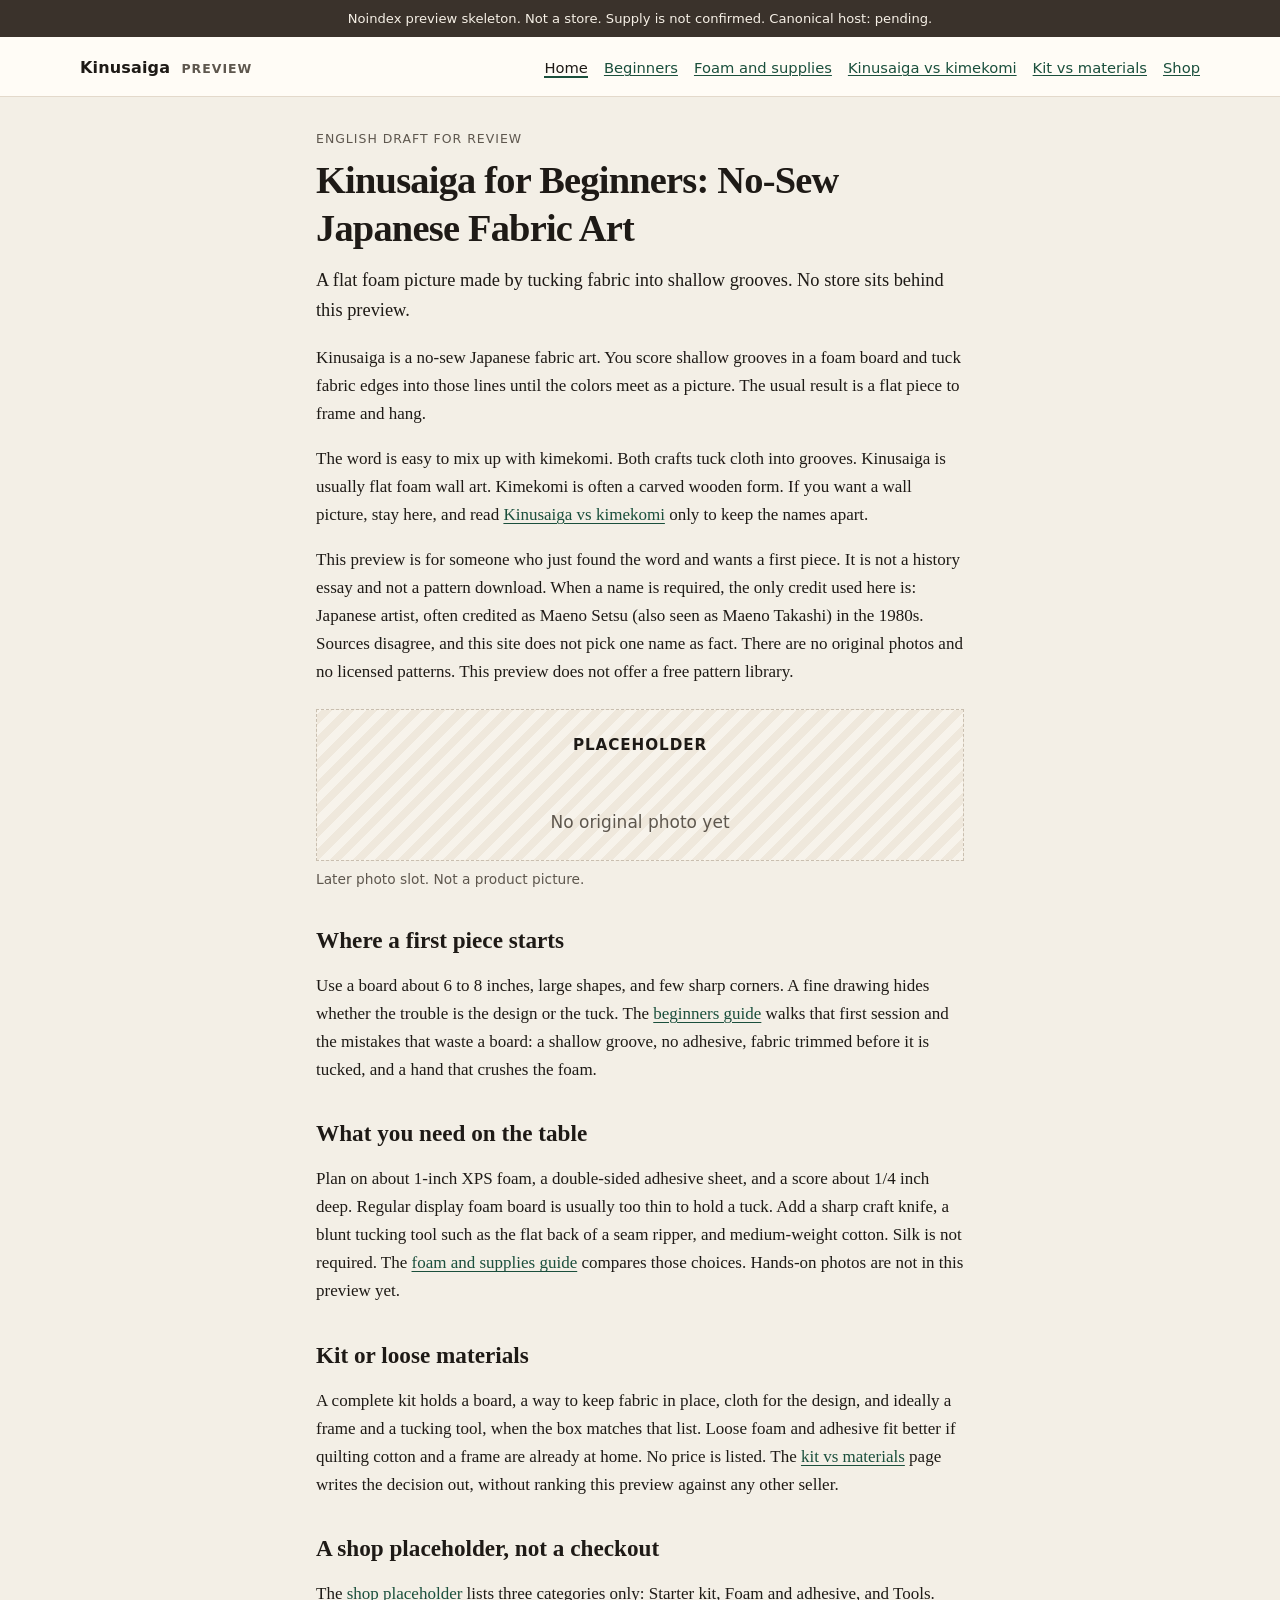
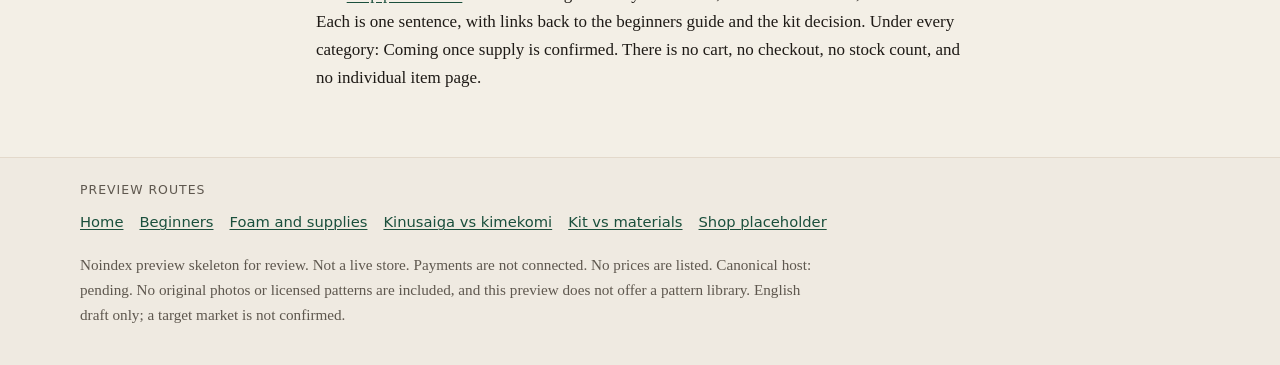
==== index.html @ 1de95fd8 "Add a noindex static preview of the kinusaiga guide skeleton. The six first-batch routes are for loc" ====
<!DOCTYPE html>
<html lang="en">
<head>
  <meta charset="utf-8">
  <meta name="viewport" content="width=device-width, initial-scale=1">
  <meta name="robots" content="noindex, nofollow">
  <meta name="googlebot" content="noindex, nofollow">
  <title>Kinusaiga for Beginners: No-Sew Japanese Fabric Art</title>
  <meta name="description" content="Learn kinusaiga, the no-sew Japanese fabric art. Start with a first project, the right foam, and a clear kit-or-materials path.">
  <!-- canonical: pending. No production host is approved. This page intentionally sets no rel=canonical. -->
  <link rel="stylesheet" href="/css/site.css">
</head>
<body>
  <a class="skip" href="#content">Skip to content</a>
  <p class="preview-banner">Noindex preview skeleton. Not a store. Supply is not confirmed. Canonical host: pending.</p>
  <header class="site-header">
    <div class="wrap header-inner">
      <a class="brand" href="/">Kinusaiga <span>Preview</span></a>
      <nav aria-label="Primary">
        <ul class="nav-list">
          <li><a href="/" aria-current="page">Home</a></li>
          <li><a href="/guides/kinusaiga-for-beginners">Beginners</a></li>
          <li><a href="/guides/kinusaiga-foam-and-supplies">Foam and supplies</a></li>
          <li><a href="/guides/kinusaiga-vs-kimekomi">Kinusaiga vs kimekomi</a></li>
          <li><a href="/guides/kinusaiga-kit-vs-materials">Kit vs materials</a></li>
          <li><a href="/shop">Shop</a></li>
        </ul>
      </nav>
    </div>
  </header>
  <main id="content">
    <article>
      <p class="eyebrow">English draft for review</p>
      <h1>Kinusaiga for Beginners: No&#8209;Sew Japanese Fabric Art</h1>
      <p class="dek">A flat foam picture made by tucking fabric into shallow grooves. No store sits behind this preview.</p>

      <p>Kinusaiga is a no-sew Japanese fabric art. You score shallow grooves in a foam board and tuck fabric edges into those lines until the colors meet as a picture. The usual result is a flat piece to frame and hang.</p>
      <p>The word is easy to mix up with kimekomi. Both crafts tuck cloth into grooves. Kinusaiga is usually flat foam wall art. Kimekomi is often a carved wooden form. If you want a wall picture, stay here, and read <a href="/guides/kinusaiga-vs-kimekomi">Kinusaiga vs kimekomi</a> only to keep the names apart.</p>
      <p>This preview is for someone who just found the word and wants a first piece. It is not a history essay and not a pattern download. When a name is required, the only credit used here is: Japanese artist, often credited as Maeno Setsu (also seen as Maeno Takashi) in the 1980s. Sources disagree, and this site does not pick one name as fact. There are no original photos and no licensed patterns. This preview does not offer a free pattern library.</p>

      <figure class="placeholder">
        <div class="placeholder-frame" role="img" aria-label="Placeholder. No original photo yet.">
          <strong>Placeholder</strong>
          <span>No original photo yet</span>
        </div>
        <figcaption>Later photo slot. Not a product picture.</figcaption>
      </figure>

      <h2>Where a first piece starts</h2>
      <p>Use a board about 6 to 8 inches, large shapes, and few sharp corners. A fine drawing hides whether the trouble is the design or the tuck. The <a href="/guides/kinusaiga-for-beginners">beginners guide</a> walks that first session and the mistakes that waste a board: a shallow groove, no adhesive, fabric trimmed before it is tucked, and a hand that crushes the foam.</p>

      <h2>What you need on the table</h2>
      <p>Plan on about 1-inch XPS foam, a double-sided adhesive sheet, and a score about 1/4 inch deep. Regular display foam board is usually too thin to hold a tuck. Add a sharp craft knife, a blunt tucking tool such as the flat back of a seam ripper, and medium-weight cotton. Silk is not required. The <a href="/guides/kinusaiga-foam-and-supplies">foam and supplies guide</a> compares those choices. Hands-on photos are not in this preview yet.</p>

      <h2>Kit or loose materials</h2>
      <p>A complete kit holds a board, a way to keep fabric in place, cloth for the design, and ideally a frame and a tucking tool, when the box matches that list. Loose foam and adhesive fit better if quilting cotton and a frame are already at home. No price is listed. The <a href="/guides/kinusaiga-kit-vs-materials">kit vs materials</a> page writes the decision out, without ranking this preview against any other seller.</p>

      <h2>A shop placeholder, not a checkout</h2>
      <p>The <a href="/shop">shop placeholder</a> lists three categories only: Starter kit, Foam and adhesive, and Tools. Each is one sentence, with links back to the beginners guide and the kit decision. Under every category: Coming once supply is confirmed. There is no cart, no checkout, no stock count, and no individual item page.</p>
    </article>
  </main>
  <footer class="site-footer">
    <div class="wrap">
      <p class="footer-label">Preview routes</p>
      <ul class="footer-nav">
        <li><a href="/" aria-current="page">Home</a></li>
        <li><a href="/guides/kinusaiga-for-beginners">Beginners</a></li>
        <li><a href="/guides/kinusaiga-foam-and-supplies">Foam and supplies</a></li>
        <li><a href="/guides/kinusaiga-vs-kimekomi">Kinusaiga vs kimekomi</a></li>
        <li><a href="/guides/kinusaiga-kit-vs-materials">Kit vs materials</a></li>
        <li><a href="/shop">Shop placeholder</a></li>
      </ul>
      <p>Noindex preview skeleton for review. Not a live store. Payments are not connected. No prices are listed. Canonical host: pending. No original photos or licensed patterns are included, and this preview does not offer a pattern library. English draft only; a target market is not confirmed.</p>
    </div>
  </footer>
</body>
</html>
---- css/site.css ----
:root {
  --bg: #f3efe6;
  --paper: #fffcf6;
  --ink: #1e1a16;
  --muted: #5e574e;
  --line: #e3d9cb;
  --link: #1a4f3c;
  --link-hover: #0e3327;
  --banner: #3a322b;
  --banner-ink: #f6f0e6;
  --measure: 40.5rem;
  --wide: 70rem;
  --sans: "Segoe UI", system-ui, -apple-system, sans-serif;
  --serif: "Iowan Old Style", Palatino, "Palatino Linotype", Georgia, serif;
}

*,
*::before,
*::after {
  box-sizing: border-box;
}

html {
  font-size: 100%;
}

body {
  margin: 0;
  background: var(--bg);
  color: var(--ink);
  font-family: var(--serif);
  font-size: 1.0625rem;
  line-height: 1.65;
}

a {
  color: var(--link);
  text-underline-offset: 0.16em;
}

a:hover {
  color: var(--link-hover);
}

a:focus-visible,
.table-wrap:focus-visible,
.skip:focus {
  outline: 2px solid var(--link);
  outline-offset: 3px;
}

.skip {
  position: absolute;
  left: 0.75rem;
  top: -3.5rem;
  z-index: 3;
  background: var(--paper);
  color: var(--ink);
  padding: 0.4rem 0.7rem;
}

.skip:focus {
  top: 0.5rem;
}

.preview-banner {
  margin: 0;
  padding: 0.55rem 1.25rem;
  background: var(--banner);
  color: var(--banner-ink);
  font-family: var(--sans);
  font-size: 0.82rem;
  line-height: 1.45;
  text-align: center;
}

.wrap {
  width: min(100% - 2rem, var(--wide));
  margin-inline: auto;
}

.site-header {
  padding: 1.1rem 0 0.85rem;
  border-bottom: 1px solid var(--line);
  background: var(--paper);
}

.header-inner {
  display: flex;
  flex-wrap: wrap;
  align-items: baseline;
  justify-content: space-between;
  gap: 0.75rem 1.5rem;
}

.brand {
  color: var(--ink);
  font-family: var(--sans);
  font-size: 1rem;
  font-weight: 650;
  text-decoration: none;
  letter-spacing: 0.01em;
}

.brand span {
  margin-left: 0.35rem;
  color: var(--muted);
  font-weight: 550;
  font-size: 0.78rem;
  letter-spacing: 0.08em;
  text-transform: uppercase;
}

.nav-list,
.footer-nav {
  display: flex;
  flex-wrap: wrap;
  gap: 0.35rem 1rem;
  margin: 0;
  padding: 0;
  list-style: none;
}

.nav-list a,
.footer-nav a {
  font-family: var(--sans);
  font-size: 0.92rem;
  text-decoration-thickness: 1px;
}

.nav-list a[aria-current="page"] {
  color: var(--ink);
  text-decoration: none;
  border-bottom: 2px solid var(--link);
}

main {
  width: min(100% - 2rem, var(--measure));
  margin: 0 auto;
  padding: 2rem 0 3rem;
}

.eyebrow,
.footer-label,
.supply-note h3,
.end-cta h2,
.no-image,
.status {
  font-family: var(--sans);
}

.eyebrow {
  margin: 0 0 0.4rem;
  color: var(--muted);
  font-size: 0.78rem;
  letter-spacing: 0.08em;
  text-transform: uppercase;
}

h1,
h2,
h3 {
  line-height: 1.25;
  text-wrap: pretty;
  font-weight: 650;
}

h1 {
  margin: 0 0 0.8rem;
  font-size: clamp(1.85rem, 3vw, 2.45rem);
  letter-spacing: -0.02em;
}

h2 {
  margin: 2.2rem 0 0.7rem;
  font-size: 1.45rem;
}

h3 {
  margin: 1.4rem 0 0.4rem;
  font-size: 1.12rem;
}

p,
li {
  text-wrap: pretty;
}

.dek {
  margin-top: 0;
  font-size: 1.15rem;
}

.pending {
  margin: 1.2rem 0;
  padding-left: 0.85rem;
  border-left: 3px solid var(--line);
  color: var(--muted);
  font-size: 0.98rem;
}

.placeholder {
  margin: 1.4rem 0 1.6rem;
}

.placeholder-frame {
  display: grid;
  place-items: center;
  gap: 0.2rem;
  min-height: 9.5rem;
  background:
    linear-gradient(180deg, transparent 0, transparent 100%),
    repeating-linear-gradient(
      -45deg,
      #f7f3eb,
      #f7f3eb 8px,
      #efe8dc 8px,
      #efe8dc 16px
    );
  border: 1px dashed #c9bfb0;
  color: var(--muted);
  font-family: var(--sans);
  text-align: center;
}

.placeholder-frame strong {
  color: var(--ink);
  font-size: 0.95rem;
  letter-spacing: 0.06em;
  text-transform: uppercase;
}

.placeholder figcaption,
caption {
  color: var(--muted);
  font-family: var(--sans);
  font-size: 0.86rem;
  text-align: left;
}

.placeholder figcaption {
  margin-top: 0.45rem;
}

.on-this-page {
  margin: 1.4rem 0 0.4rem;
  padding: 0.9rem 1rem 0.95rem;
  background: var(--paper);
  border: 1px solid var(--line);
}

.on-this-page h2 {
  margin: 0 0 0.35rem;
  font-family: var(--sans);
  font-size: 0.78rem;
  letter-spacing: 0.08em;
  text-transform: uppercase;
}

.on-this-page ol {
  margin: 0;
  padding-left: 1.2rem;
}

.table-wrap {
  margin: 1rem 0 1.4rem;
  overflow-x: auto;
}

table {
  width: 100%;
  min-width: 34rem;
  border-collapse: collapse;
}

th,
td {
  padding: 0.65rem 0.7rem;
  border-bottom: 1px solid var(--line);
  text-align: left;
  vertical-align: top;
}

th {
  font-family: var(--sans);
  font-size: 0.82rem;
  letter-spacing: 0.03em;
}

tbody th {
  font-family: var(--serif);
  font-size: 1rem;
  letter-spacing: 0;
}

.steps,
.checklist,
.supply-note ul,
.keep-reading ul {
  padding-left: 1.2rem;
}

.steps li,
.checklist li,
.supply-note li,
.keep-reading li {
  margin: 0.55rem 0;
}

.supply-note,
.end-cta {
  margin: 1.6rem 0 0.4rem;
  padding: 0.2rem 0 0.2rem;
  border-top: 1px solid var(--line);
}

.supply-note h3,
.end-cta h2 {
  margin: 1rem 0 0.45rem;
  font-size: 0.78rem;
  letter-spacing: 0.08em;
  text-transform: uppercase;
}

.category {
  margin: 0 0 1.1rem;
  padding: 1rem 1rem 0.9rem;
  background: var(--paper);
  border: 1px solid var(--line);
}

.category h2 {
  margin: 0 0 0.4rem;
  font-size: 1.3rem;
}

.no-image {
  margin: 0.2rem 0 0.7rem;
  color: var(--muted);
  font-size: 0.78rem;
  letter-spacing: 0.06em;
  text-transform: uppercase;
}

.status {
  margin: 0.8rem 0 0.4rem;
  font-size: 1rem;
  font-weight: 650;
}

.category-links {
  margin-bottom: 0;
  font-family: var(--sans);
  font-size: 0.95rem;
}

.site-footer {
  padding: 1.4rem 0 2.4rem;
  border-top: 1px solid var(--line);
  background: #efeae1;
}

.footer-label {
  margin: 0 0 0.45rem;
  color: var(--muted);
  font-size: 0.78rem;
  letter-spacing: 0.08em;
  text-transform: uppercase;
}

.site-footer p:last-child {
  max-width: 46rem;
  margin-bottom: 0;
  color: var(--muted);
  font-size: 0.95rem;
}

@media (max-width: 40rem) {
  main,
  .wrap {
    width: min(100% - 1.5rem, var(--wide));
  }

  h1 {
    font-size: 1.75rem;
  }

  .preview-banner {
    text-align: left;
  }
}
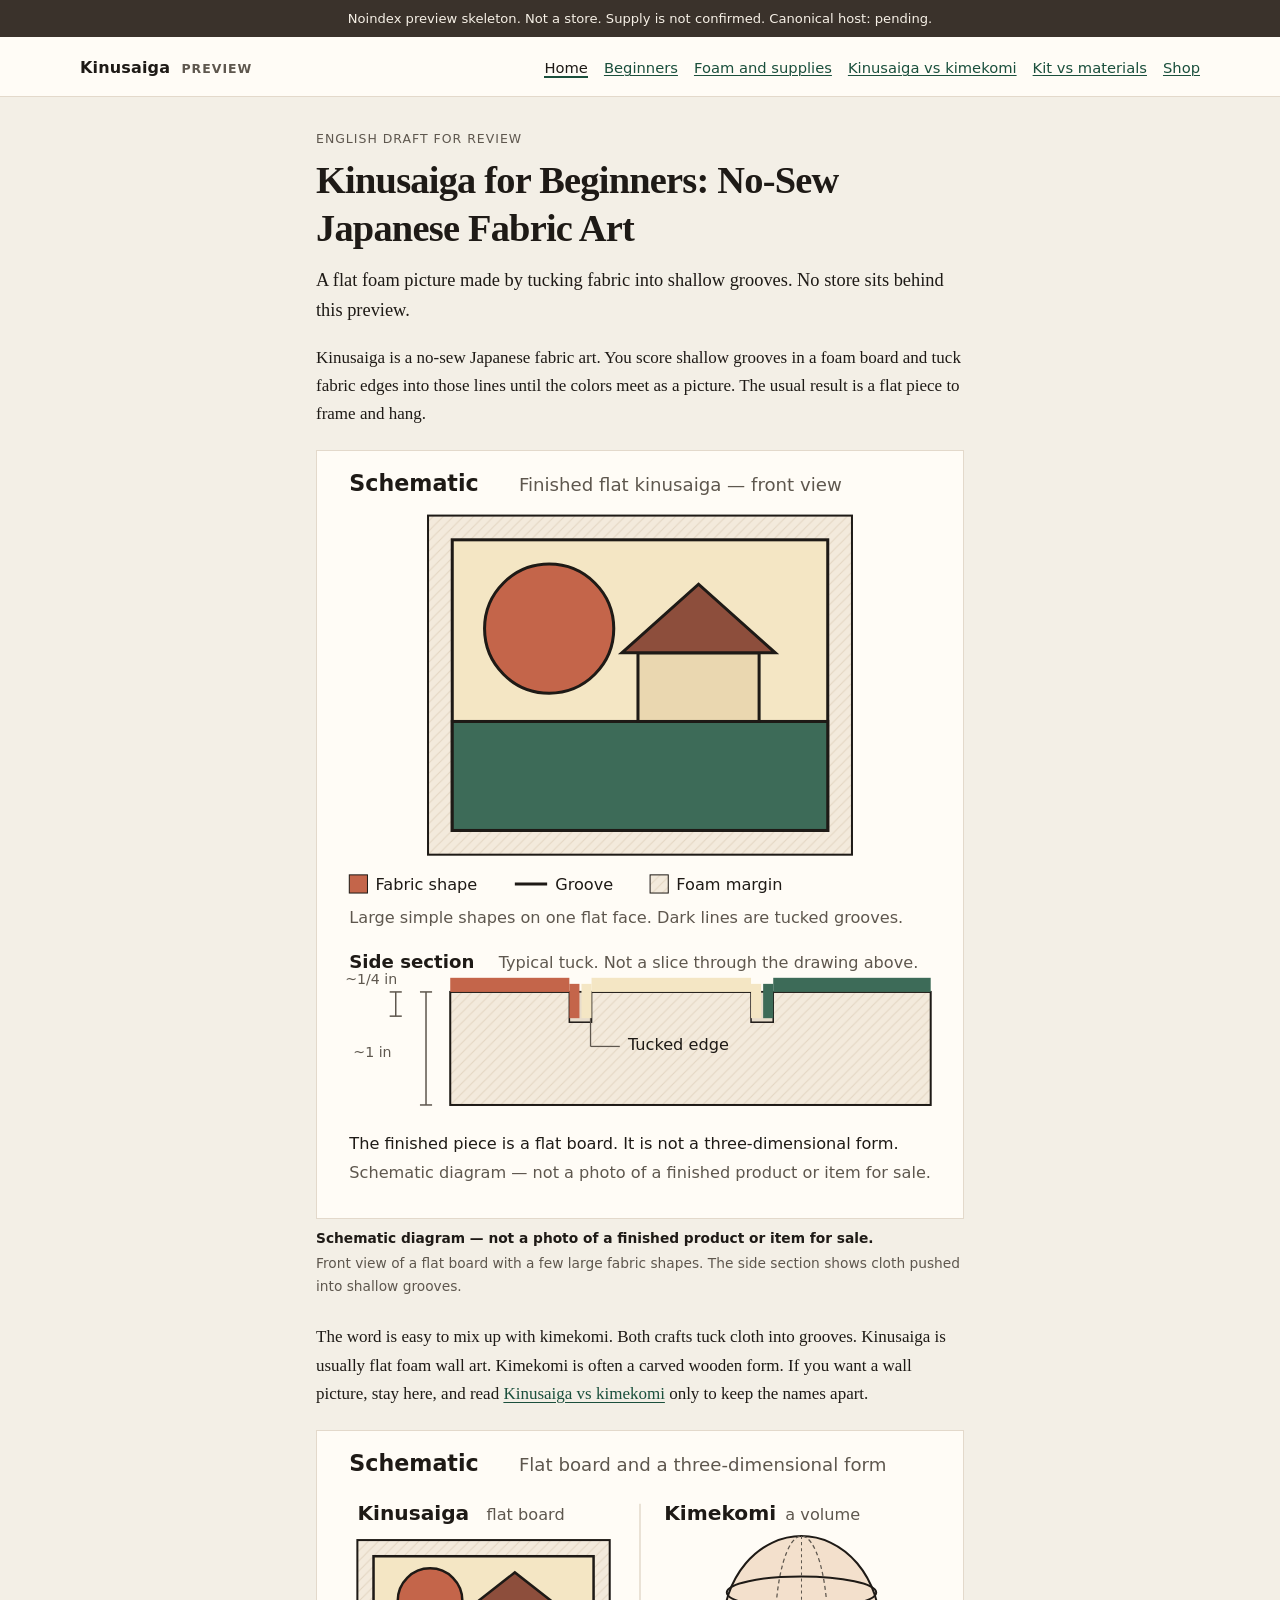
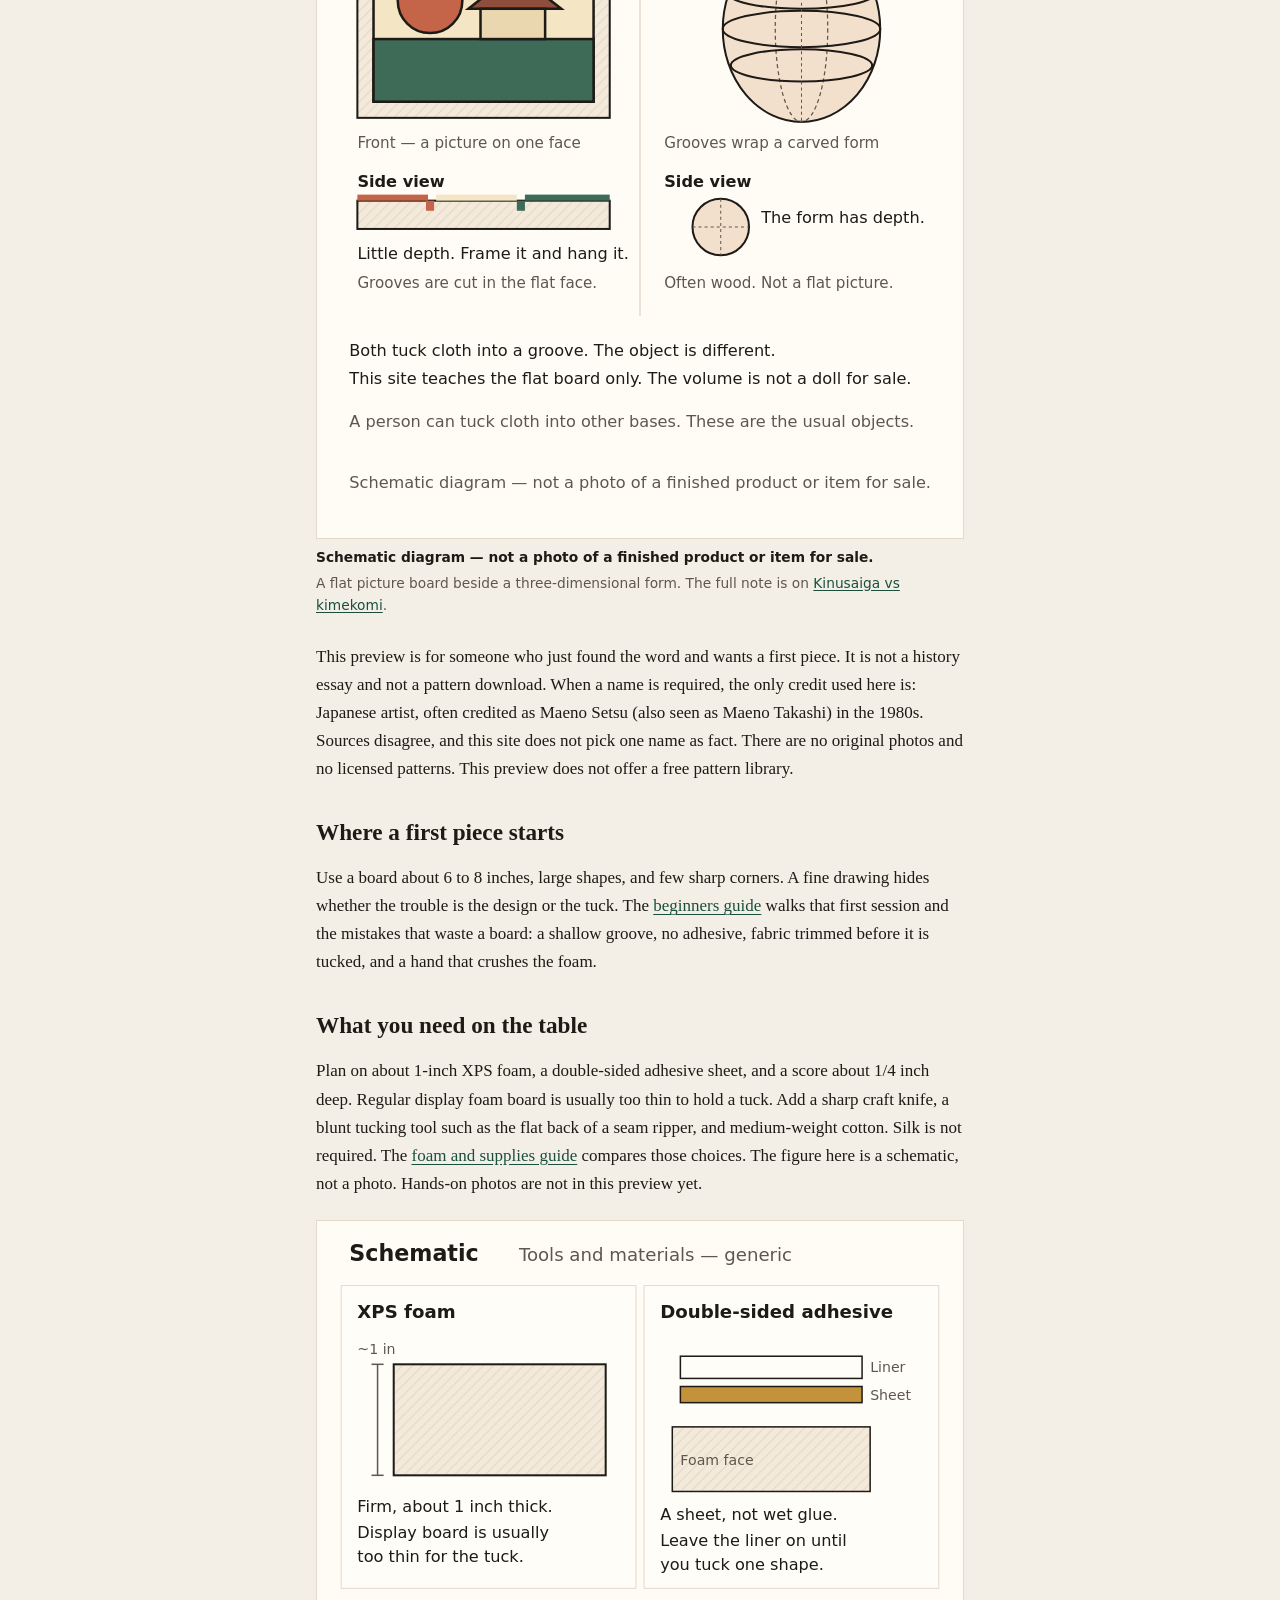
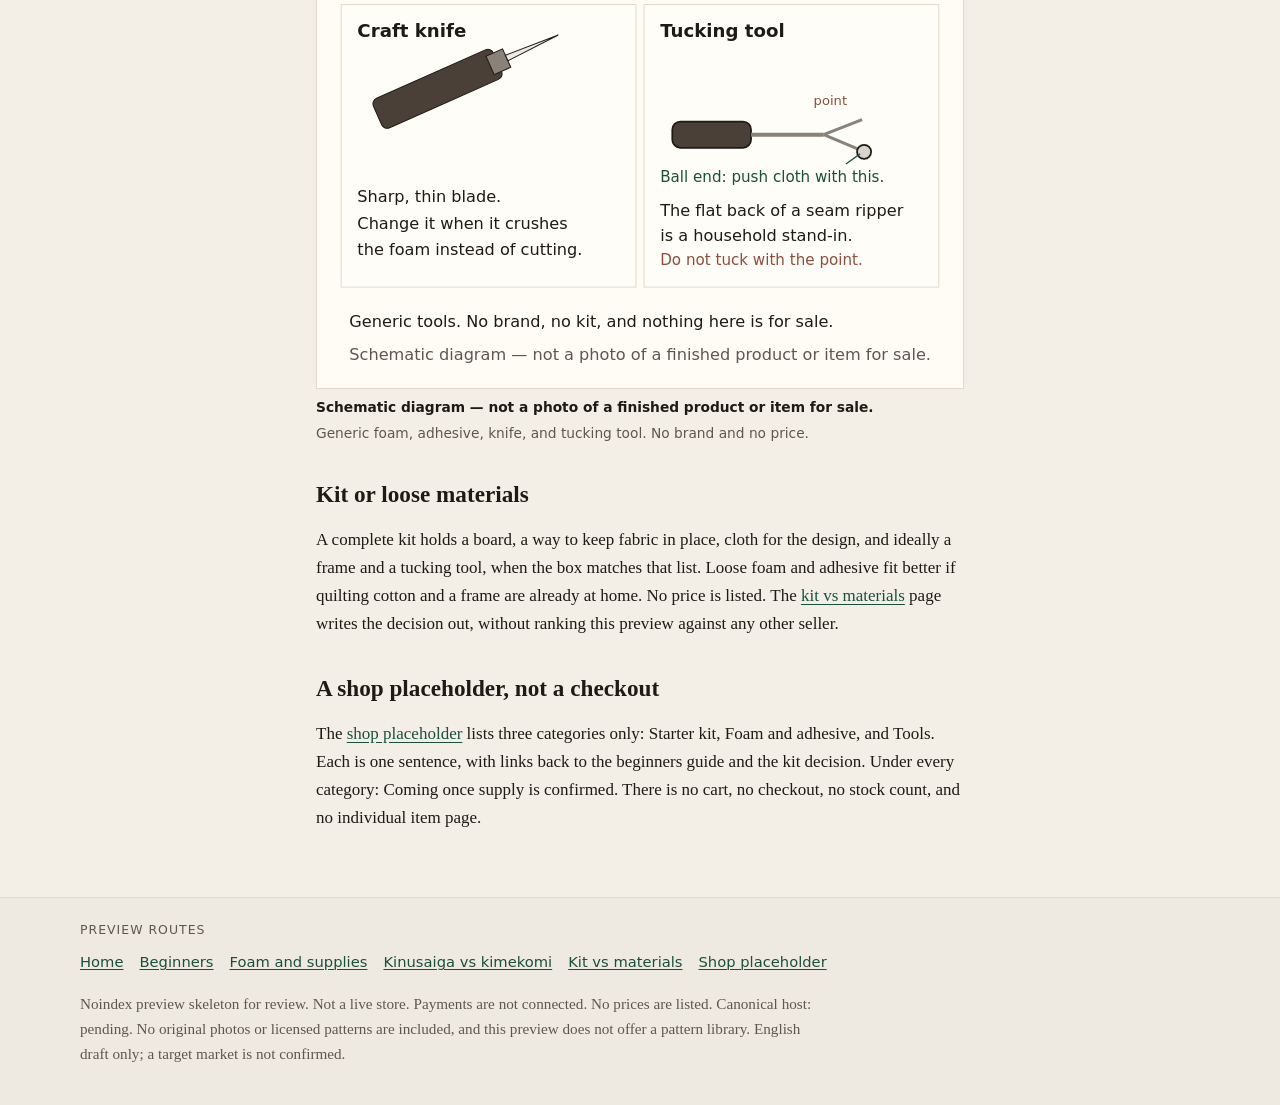
==== commit 5e02a3fc: "Add original schematic diagrams to the kinusaiga preview Replace the photo placeholders with labeled" ====
--- a/index.html
+++ b/index.html
@@ -35,22 +35,30 @@
       <p class="dek">A flat foam picture made by tucking fabric into shallow grooves. No store sits behind this preview.</p>
 
       <p>Kinusaiga is a no-sew Japanese fabric art. You score shallow grooves in a foam board and tuck fabric edges into those lines until the colors meet as a picture. The usual result is a flat piece to frame and hang.</p>
+
+      <figure class="diagram">
+        <img src="/images/diagrams/finished-flat-kinusaiga.svg" width="640" height="760" alt="Schematic diagram of a finished flat kinusaiga: large simple fabric shapes on a foam board, with a side section showing cloth tucked into grooves. Not a photograph and not an item for sale.">
+        <figcaption><strong>Schematic diagram &mdash; not a photo of a finished product or item for sale.</strong> Front view of a flat board with a few large fabric shapes. The side section shows cloth pushed into shallow grooves.</figcaption>
+      </figure>
+
       <p>The word is easy to mix up with kimekomi. Both crafts tuck cloth into grooves. Kinusaiga is usually flat foam wall art. Kimekomi is often a carved wooden form. If you want a wall picture, stay here, and read <a href="/guides/kinusaiga-vs-kimekomi">Kinusaiga vs kimekomi</a> only to keep the names apart.</p>
+
+      <figure class="diagram">
+        <img src="/images/diagrams/kinusaiga-vs-kimekomi.svg" width="640" height="700" alt="Schematic diagram comparing flat kinusaiga on a foam board with kimekomi on a three-dimensional form. Not a photograph and not an item for sale.">
+        <figcaption><strong>Schematic diagram &mdash; not a photo of a finished product or item for sale.</strong> A flat picture board beside a three-dimensional form. The full note is on <a href="/guides/kinusaiga-vs-kimekomi">Kinusaiga vs kimekomi</a>.</figcaption>
+      </figure>
       <p>This preview is for someone who just found the word and wants a first piece. It is not a history essay and not a pattern download. When a name is required, the only credit used here is: Japanese artist, often credited as Maeno Setsu (also seen as Maeno Takashi) in the 1980s. Sources disagree, and this site does not pick one name as fact. There are no original photos and no licensed patterns. This preview does not offer a free pattern library.</p>
-
-      <figure class="placeholder">
-        <div class="placeholder-frame" role="img" aria-label="Placeholder. No original photo yet.">
-          <strong>Placeholder</strong>
-          <span>No original photo yet</span>
-        </div>
-        <figcaption>Later photo slot. Not a product picture.</figcaption>
-      </figure>
 
       <h2>Where a first piece starts</h2>
       <p>Use a board about 6 to 8 inches, large shapes, and few sharp corners. A fine drawing hides whether the trouble is the design or the tuck. The <a href="/guides/kinusaiga-for-beginners">beginners guide</a> walks that first session and the mistakes that waste a board: a shallow groove, no adhesive, fabric trimmed before it is tucked, and a hand that crushes the foam.</p>
 
       <h2>What you need on the table</h2>
-      <p>Plan on about 1-inch XPS foam, a double-sided adhesive sheet, and a score about 1/4 inch deep. Regular display foam board is usually too thin to hold a tuck. Add a sharp craft knife, a blunt tucking tool such as the flat back of a seam ripper, and medium-weight cotton. Silk is not required. The <a href="/guides/kinusaiga-foam-and-supplies">foam and supplies guide</a> compares those choices. Hands-on photos are not in this preview yet.</p>
+      <p>Plan on about 1-inch XPS foam, a double-sided adhesive sheet, and a score about 1/4 inch deep. Regular display foam board is usually too thin to hold a tuck. Add a sharp craft knife, a blunt tucking tool such as the flat back of a seam ripper, and medium-weight cotton. Silk is not required. The <a href="/guides/kinusaiga-foam-and-supplies">foam and supplies guide</a> compares those choices. The figure here is a schematic, not a photo. Hands-on photos are not in this preview yet.</p>
+
+      <figure class="diagram">
+        <img src="/images/diagrams/tools-and-materials.svg" width="640" height="760" alt="Schematic diagram of generic kinusaiga materials: about 1-inch XPS foam, a double-sided adhesive sheet, a craft knife, and a blunt tucking tool. Not product photos and not items for sale.">
+        <figcaption><strong>Schematic diagram &mdash; not a photo of a finished product or item for sale.</strong> Generic foam, adhesive, knife, and tucking tool. No brand and no price.</figcaption>
+      </figure>
 
       <h2>Kit or loose materials</h2>
       <p>A complete kit holds a board, a way to keep fabric in place, cloth for the design, and ideally a frame and a tucking tool, when the box matches that list. Loose foam and adhesive fit better if quilting cotton and a frame are already at home. No price is listed. The <a href="/guides/kinusaiga-kit-vs-materials">kit vs materials</a> page writes the decision out, without ranking this preview against any other seller.</p>
--- a/css/site.css
+++ b/css/site.css
@@ -242,6 +242,37 @@
   margin-top: 0.45rem;
 }
 
+.diagram {
+  margin: 1.4rem 0 1.6rem;
+}
+
+.diagram img {
+  display: block;
+  width: 100%;
+  height: auto;
+  background: var(--paper);
+  border: 1px solid var(--line);
+}
+
+.diagram figcaption {
+  margin-top: 0.45rem;
+  color: var(--muted);
+  font-family: var(--sans);
+  font-size: 0.86rem;
+  text-align: left;
+}
+
+.diagram figcaption strong {
+  display: block;
+  margin-bottom: 0.2rem;
+  color: var(--ink);
+  font-weight: 650;
+}
+
+.steps .diagram {
+  margin: 0.85rem 0 0.35rem;
+}
+
 .on-this-page {
   margin: 1.4rem 0 0.4rem;
   padding: 0.9rem 1rem 0.95rem;
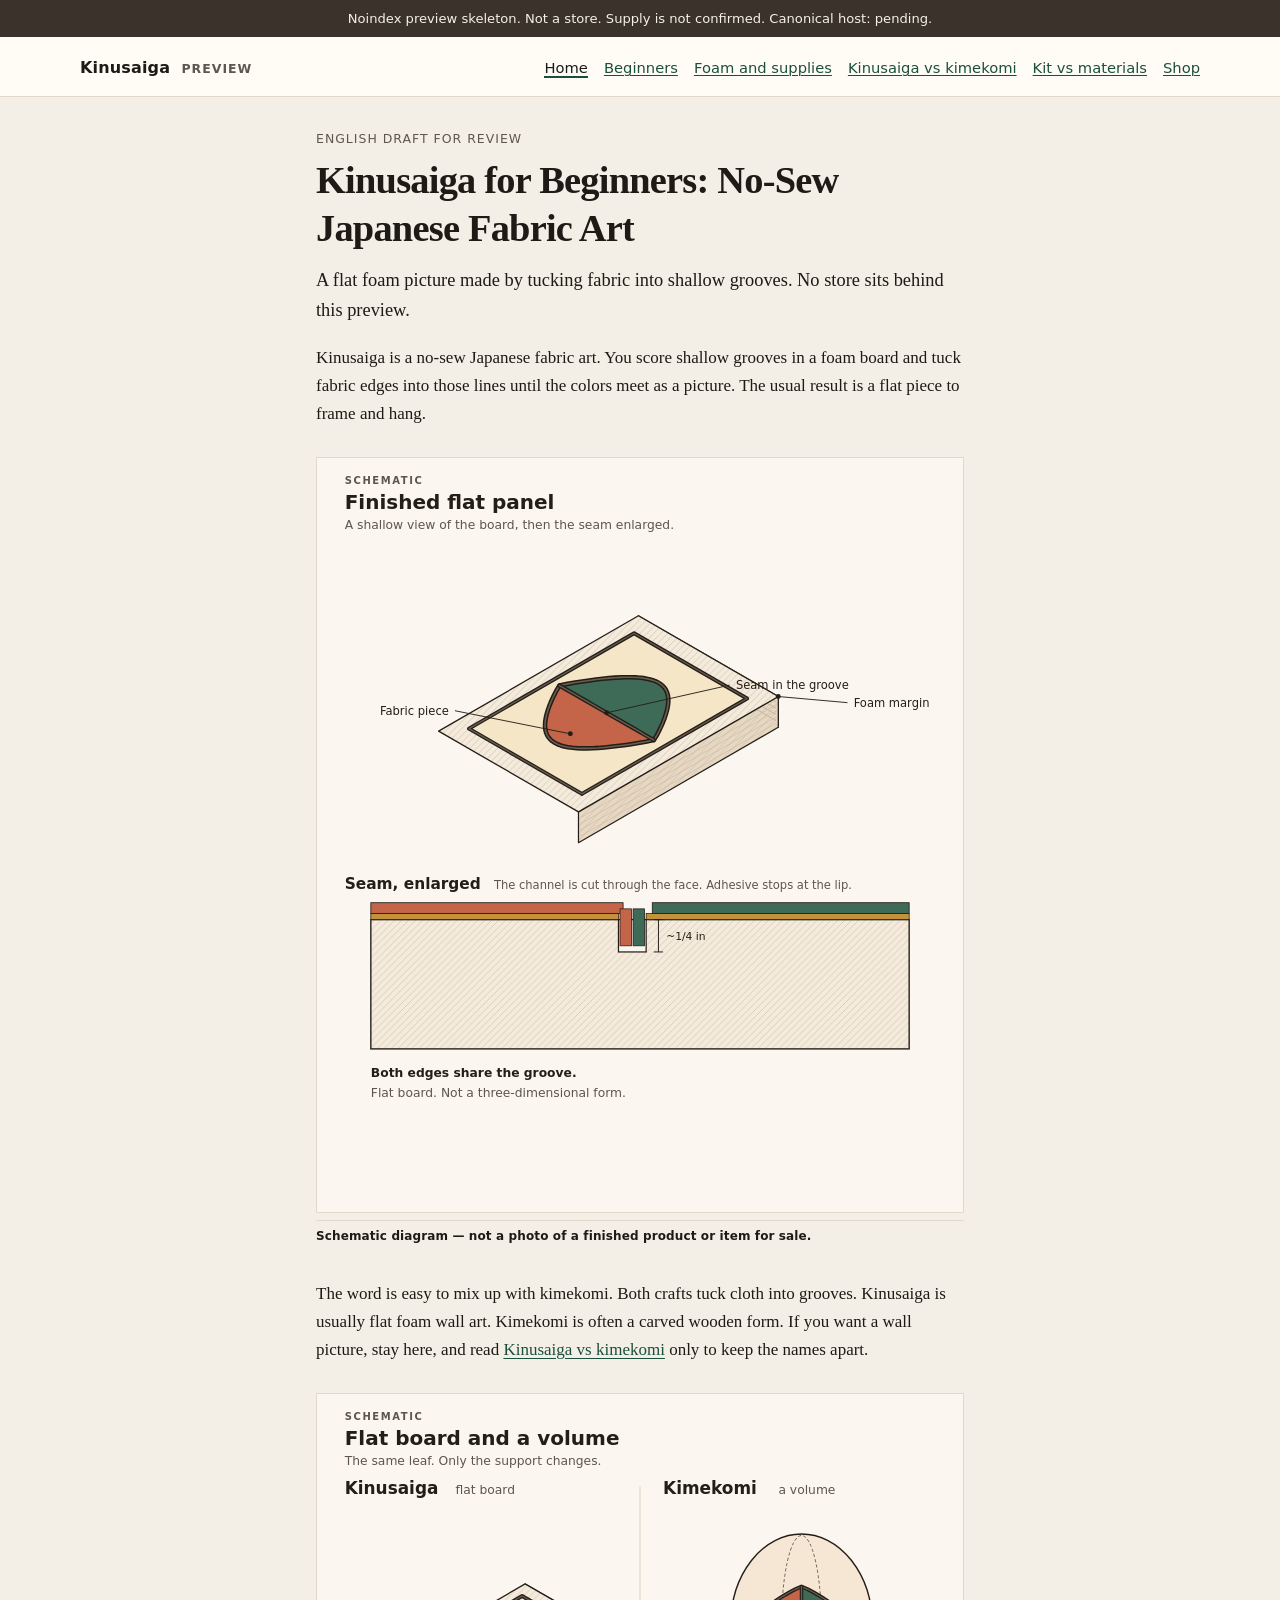
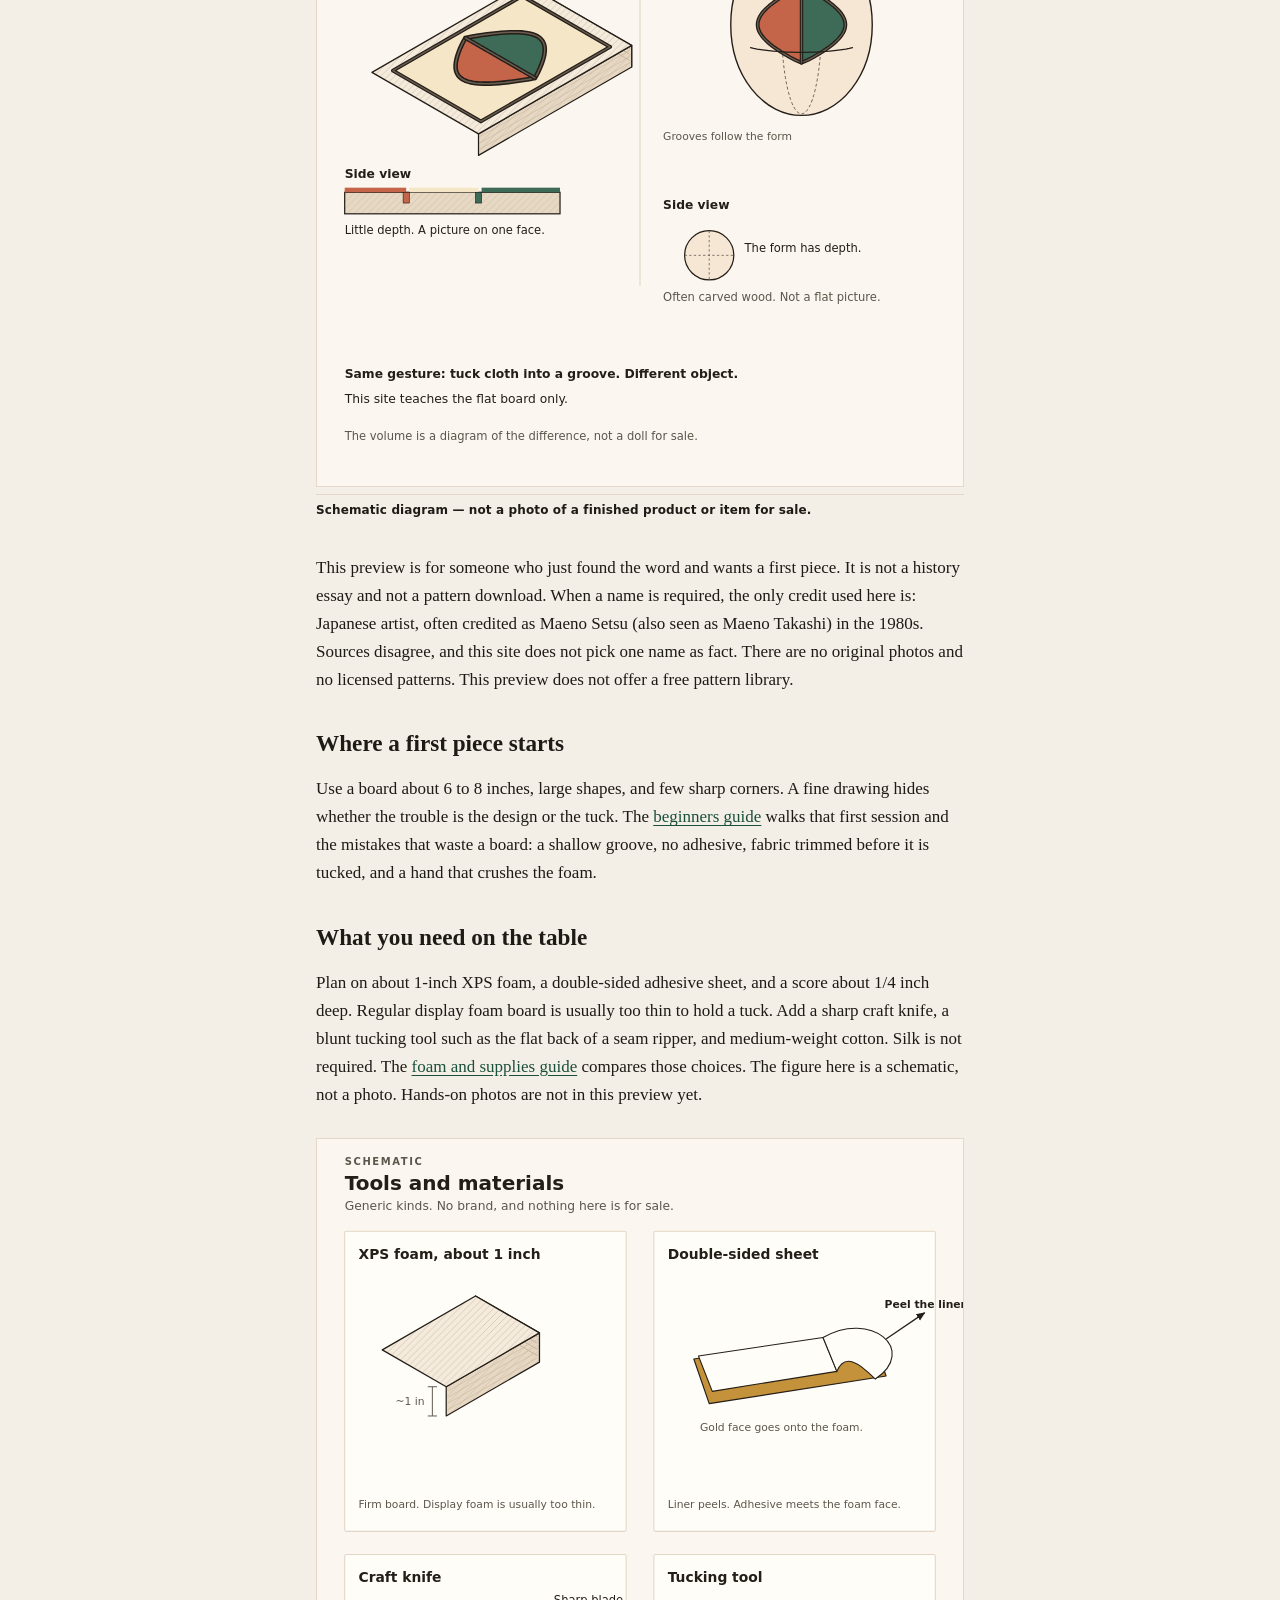
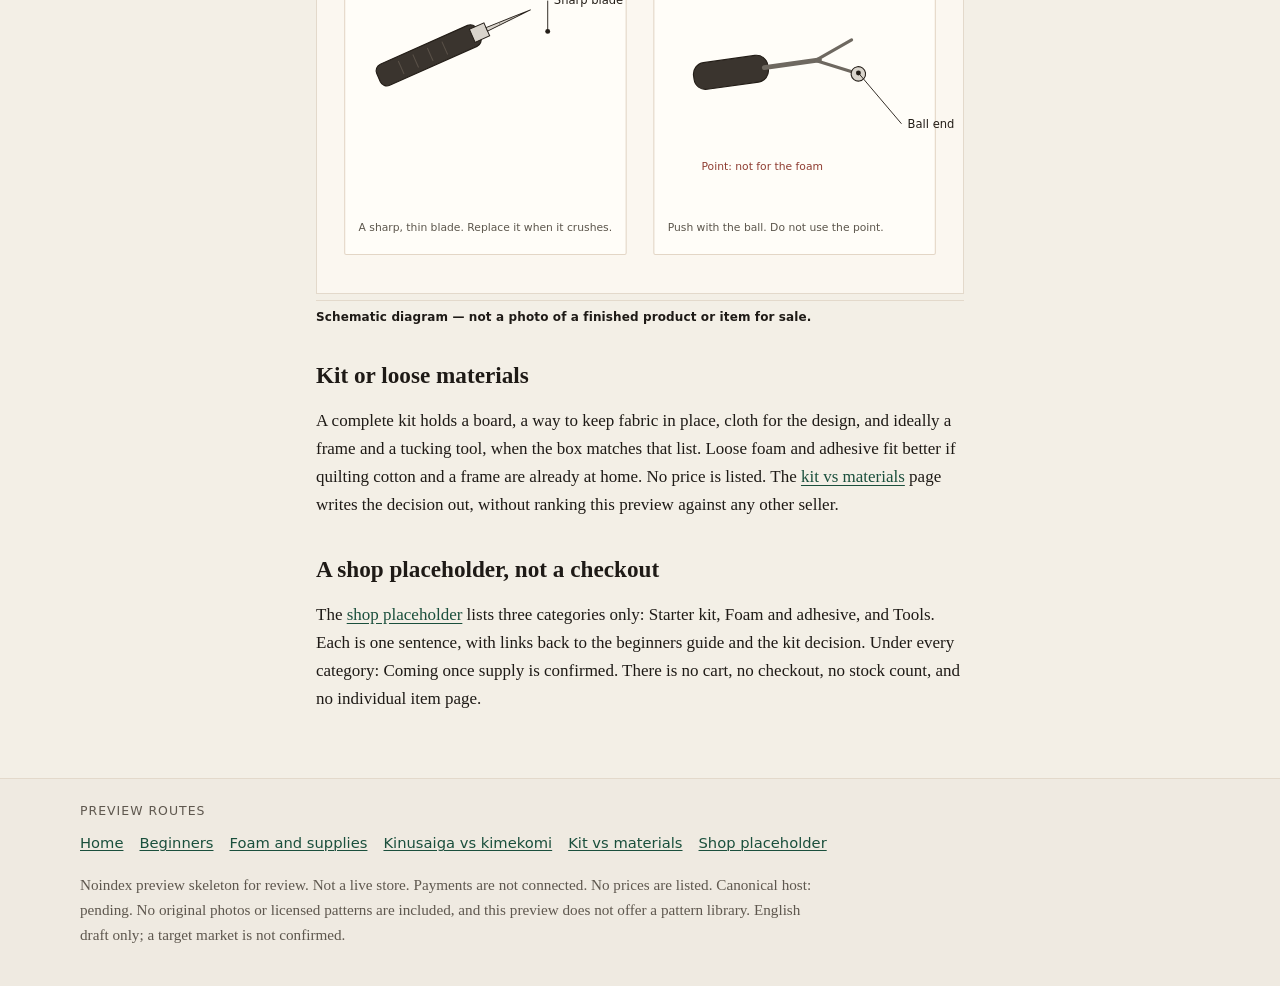
==== commit 2f36de12: "Redraw the kinusaiga schematics as instructional figures Give every diagram the same line weight, pa" ====
--- a/index.html
+++ b/index.html
@@ -37,15 +37,15 @@
       <p>Kinusaiga is a no-sew Japanese fabric art. You score shallow grooves in a foam board and tuck fabric edges into those lines until the colors meet as a picture. The usual result is a flat piece to frame and hang.</p>
 
       <figure class="diagram">
-        <img src="/images/diagrams/finished-flat-kinusaiga.svg" width="640" height="760" alt="Schematic diagram of a finished flat kinusaiga: large simple fabric shapes on a foam board, with a side section showing cloth tucked into grooves. Not a photograph and not an item for sale.">
-        <figcaption><strong>Schematic diagram &mdash; not a photo of a finished product or item for sale.</strong> Front view of a flat board with a few large fabric shapes. The side section shows cloth pushed into shallow grooves.</figcaption>
+        <img src="/images/diagrams/finished-flat-kinusaiga.svg" width="840" height="980" alt="Schematic diagram of a finished flat kinusaiga: large simple fabric shapes on a foam board, with a side section showing cloth tucked into grooves. Not a photograph and not an item for sale.">
+        <figcaption>Schematic diagram &mdash; not a photo of a finished product or item for sale.</figcaption>
       </figure>
 
       <p>The word is easy to mix up with kimekomi. Both crafts tuck cloth into grooves. Kinusaiga is usually flat foam wall art. Kimekomi is often a carved wooden form. If you want a wall picture, stay here, and read <a href="/guides/kinusaiga-vs-kimekomi">Kinusaiga vs kimekomi</a> only to keep the names apart.</p>
 
       <figure class="diagram">
-        <img src="/images/diagrams/kinusaiga-vs-kimekomi.svg" width="640" height="700" alt="Schematic diagram comparing flat kinusaiga on a foam board with kimekomi on a three-dimensional form. Not a photograph and not an item for sale.">
-        <figcaption><strong>Schematic diagram &mdash; not a photo of a finished product or item for sale.</strong> A flat picture board beside a three-dimensional form. The full note is on <a href="/guides/kinusaiga-vs-kimekomi">Kinusaiga vs kimekomi</a>.</figcaption>
+        <img src="/images/diagrams/kinusaiga-vs-kimekomi.svg" width="840" height="900" alt="Schematic diagram comparing flat kinusaiga on a foam board with kimekomi on a three-dimensional form. Not a photograph and not an item for sale.">
+        <figcaption>Schematic diagram &mdash; not a photo of a finished product or item for sale.</figcaption>
       </figure>
       <p>This preview is for someone who just found the word and wants a first piece. It is not a history essay and not a pattern download. When a name is required, the only credit used here is: Japanese artist, often credited as Maeno Setsu (also seen as Maeno Takashi) in the 1980s. Sources disagree, and this site does not pick one name as fact. There are no original photos and no licensed patterns. This preview does not offer a free pattern library.</p>
 
@@ -56,8 +56,8 @@
       <p>Plan on about 1-inch XPS foam, a double-sided adhesive sheet, and a score about 1/4 inch deep. Regular display foam board is usually too thin to hold a tuck. Add a sharp craft knife, a blunt tucking tool such as the flat back of a seam ripper, and medium-weight cotton. Silk is not required. The <a href="/guides/kinusaiga-foam-and-supplies">foam and supplies guide</a> compares those choices. The figure here is a schematic, not a photo. Hands-on photos are not in this preview yet.</p>
 
       <figure class="diagram">
-        <img src="/images/diagrams/tools-and-materials.svg" width="640" height="760" alt="Schematic diagram of generic kinusaiga materials: about 1-inch XPS foam, a double-sided adhesive sheet, a craft knife, and a blunt tucking tool. Not product photos and not items for sale.">
-        <figcaption><strong>Schematic diagram &mdash; not a photo of a finished product or item for sale.</strong> Generic foam, adhesive, knife, and tucking tool. No brand and no price.</figcaption>
+        <img src="/images/diagrams/tools-and-materials.svg" width="840" height="980" alt="Schematic diagram of generic kinusaiga materials: about 1-inch XPS foam, a double-sided adhesive sheet, a craft knife, and a blunt tucking tool. Not product photos and not items for sale.">
+        <figcaption>Schematic diagram &mdash; not a photo of a finished product or item for sale.</figcaption>
       </figure>
 
       <h2>Kit or loose materials</h2>
--- a/css/site.css
+++ b/css/site.css
@@ -243,7 +243,7 @@
 }
 
 .diagram {
-  margin: 1.4rem 0 1.6rem;
+  margin: 1.85rem 0 2.15rem;
 }
 
 .diagram img {
@@ -255,22 +255,20 @@
 }
 
 .diagram figcaption {
-  margin-top: 0.45rem;
-  color: var(--muted);
-  font-family: var(--sans);
-  font-size: 0.86rem;
+  margin: 0.4rem 0 0;
+  padding-top: 0.45rem;
+  border-top: 1px solid var(--line);
+  color: var(--ink);
+  font-family: var(--sans);
+  font-size: 0.75rem;
+  font-weight: 650;
+  letter-spacing: 0.01em;
+  line-height: 1.45;
   text-align: left;
 }
 
-.diagram figcaption strong {
-  display: block;
-  margin-bottom: 0.2rem;
-  color: var(--ink);
-  font-weight: 650;
-}
-
 .steps .diagram {
-  margin: 0.85rem 0 0.35rem;
+  margin: 1.05rem 0 0.55rem;
 }
 
 .on-this-page {
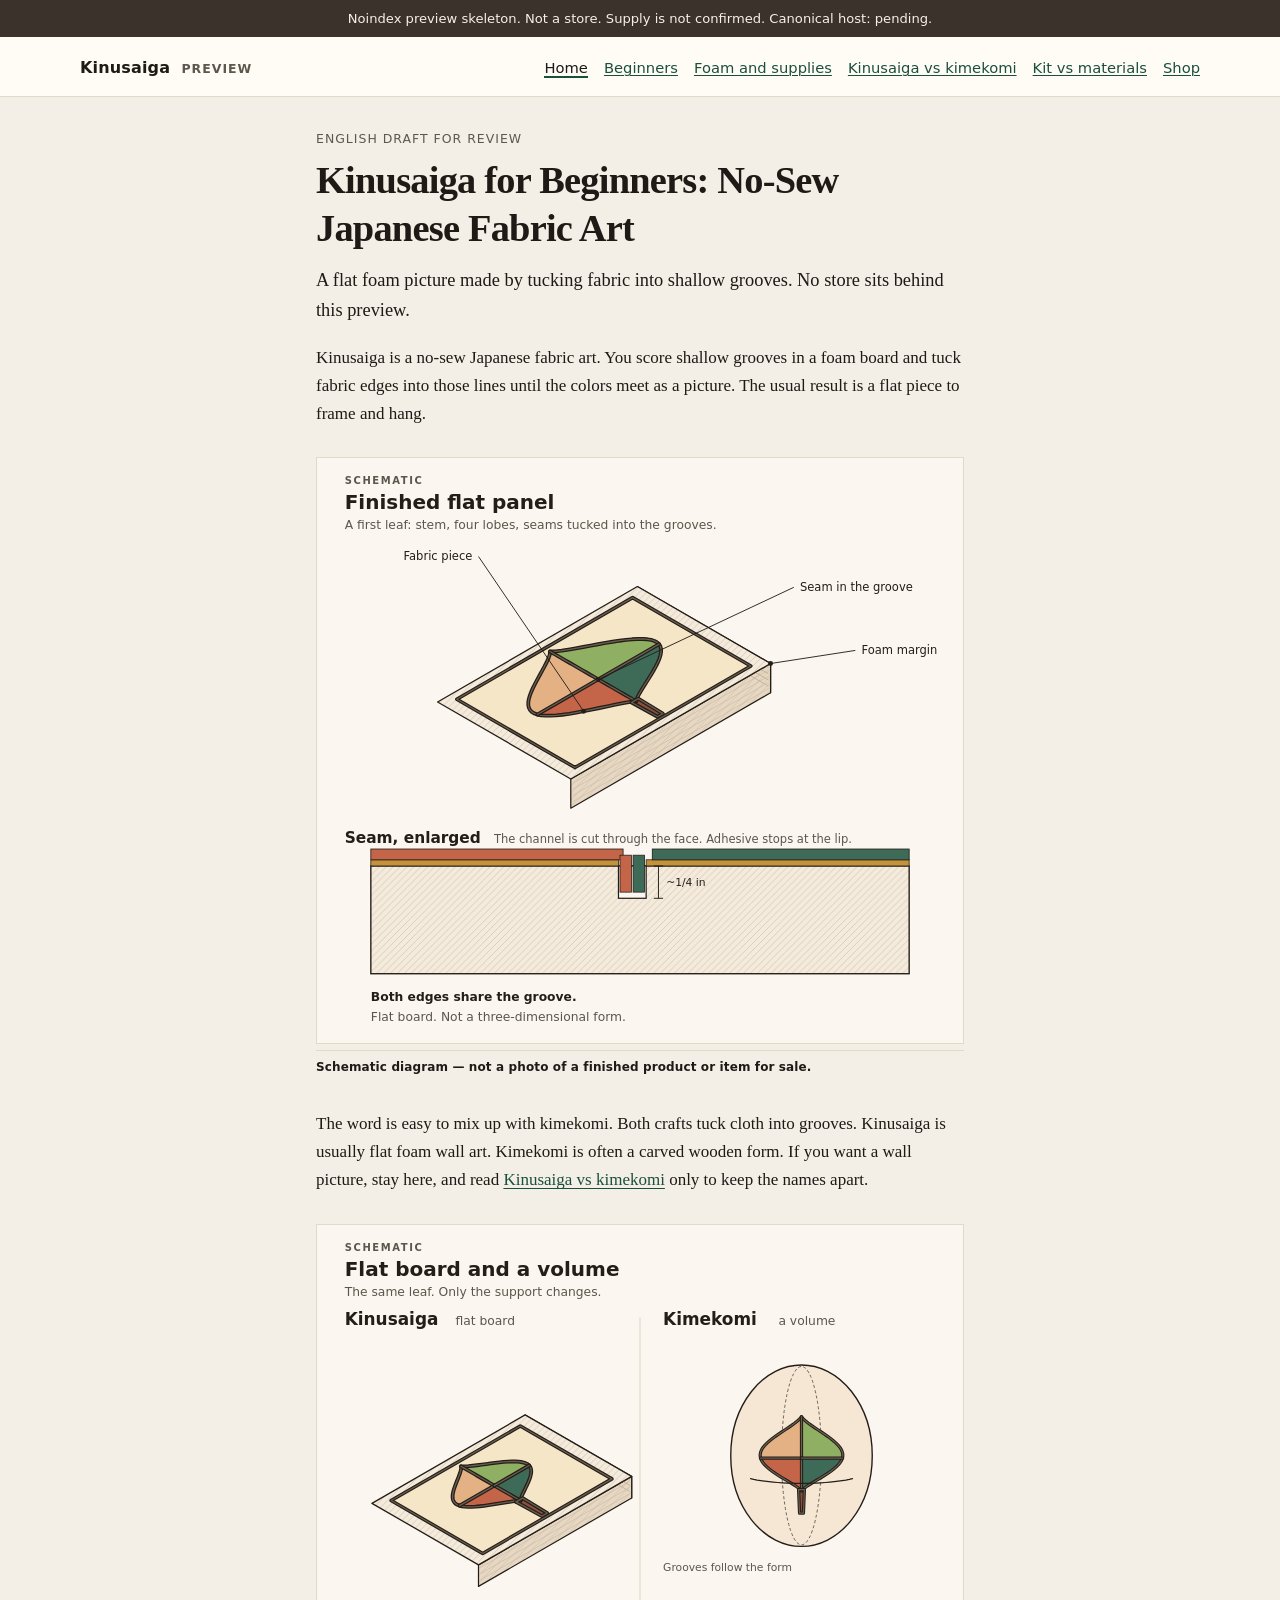
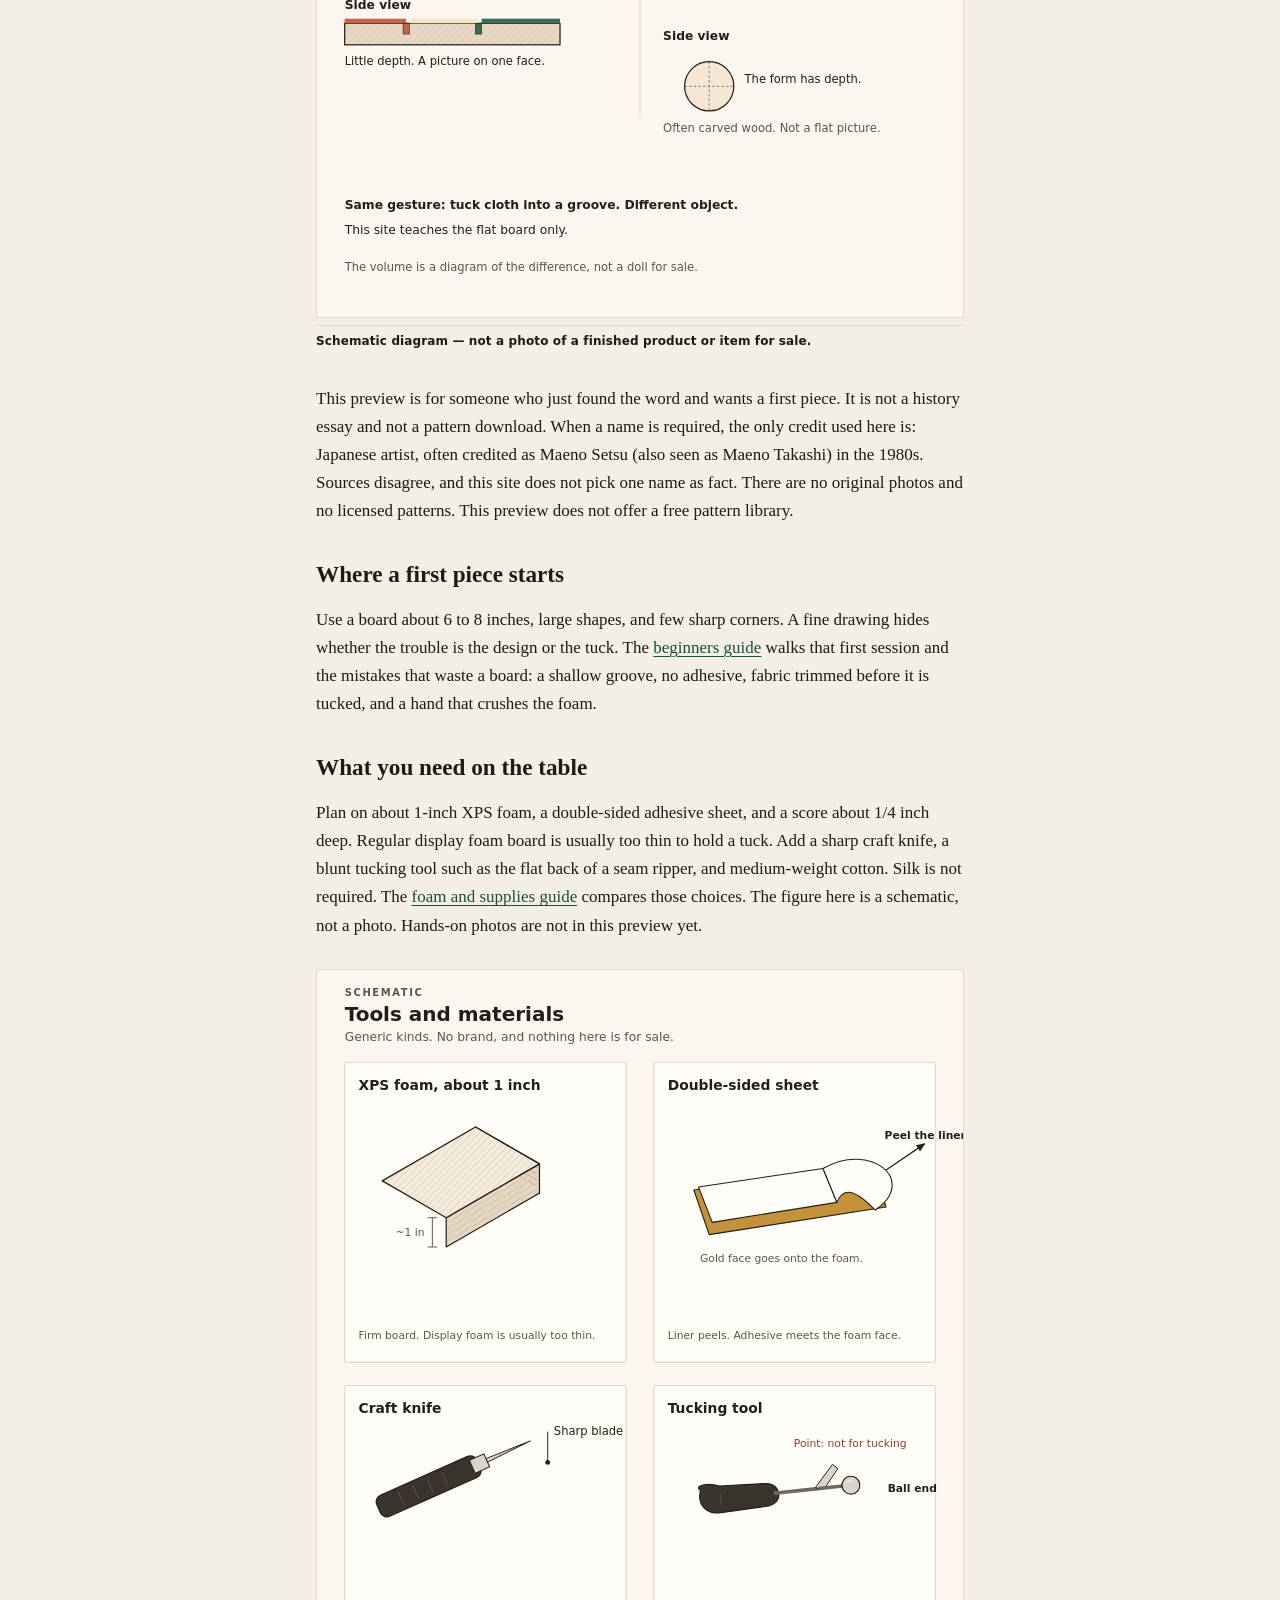
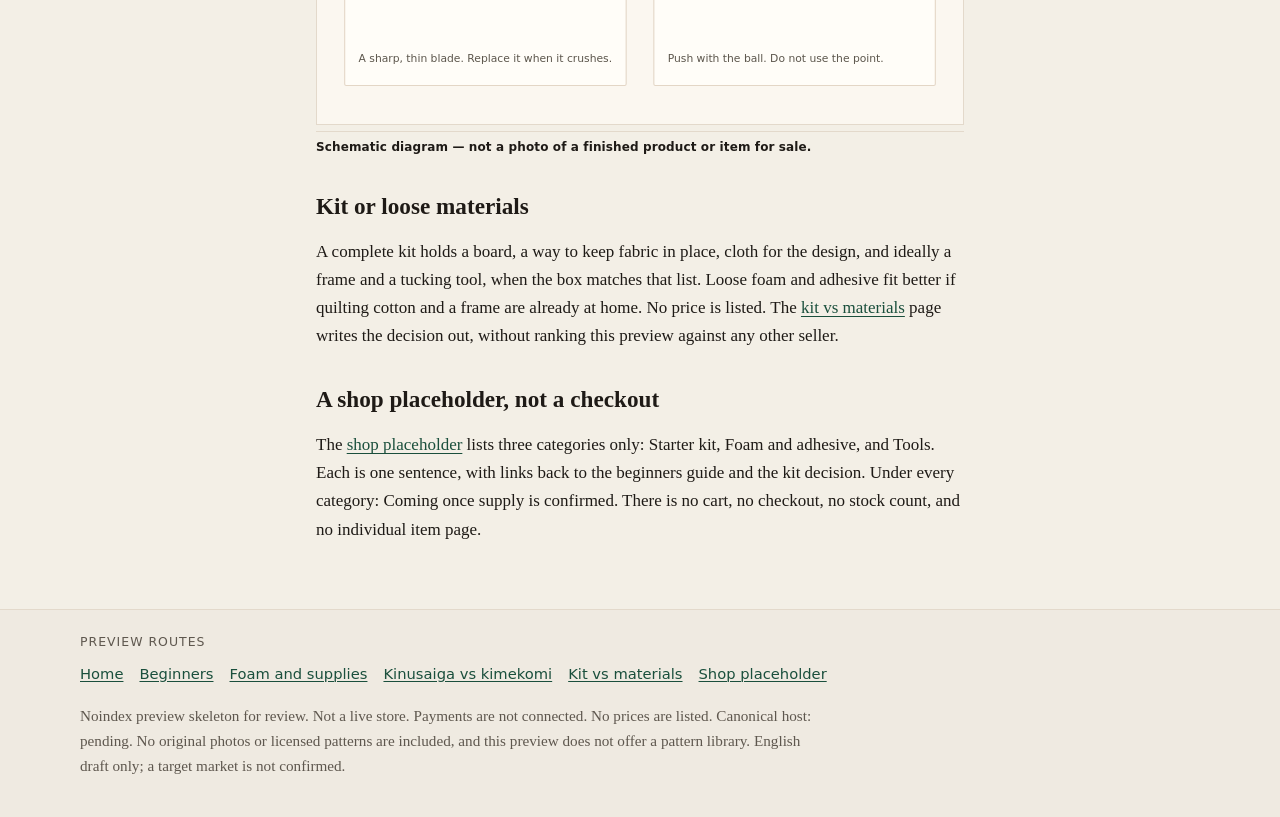
==== commit dbf22ad6: "Redraw the finished leaf, the knife grip, and the tucking tool The finished panel is a four-part lea" ====
--- a/index.html
+++ b/index.html
@@ -37,7 +37,7 @@
       <p>Kinusaiga is a no-sew Japanese fabric art. You score shallow grooves in a foam board and tuck fabric edges into those lines until the colors meet as a picture. The usual result is a flat piece to frame and hang.</p>
 
       <figure class="diagram">
-        <img src="/images/diagrams/finished-flat-kinusaiga.svg" width="840" height="980" alt="Schematic diagram of a finished flat kinusaiga: large simple fabric shapes on a foam board, with a side section showing cloth tucked into grooves. Not a photograph and not an item for sale.">
+        <img src="/images/diagrams/finished-flat-kinusaiga.svg" width="840" height="760" alt="Schematic diagram of a finished flat kinusaiga: large simple fabric shapes on a foam board, with a side section showing cloth tucked into grooves. Not a photograph and not an item for sale.">
         <figcaption>Schematic diagram &mdash; not a photo of a finished product or item for sale.</figcaption>
       </figure>
 
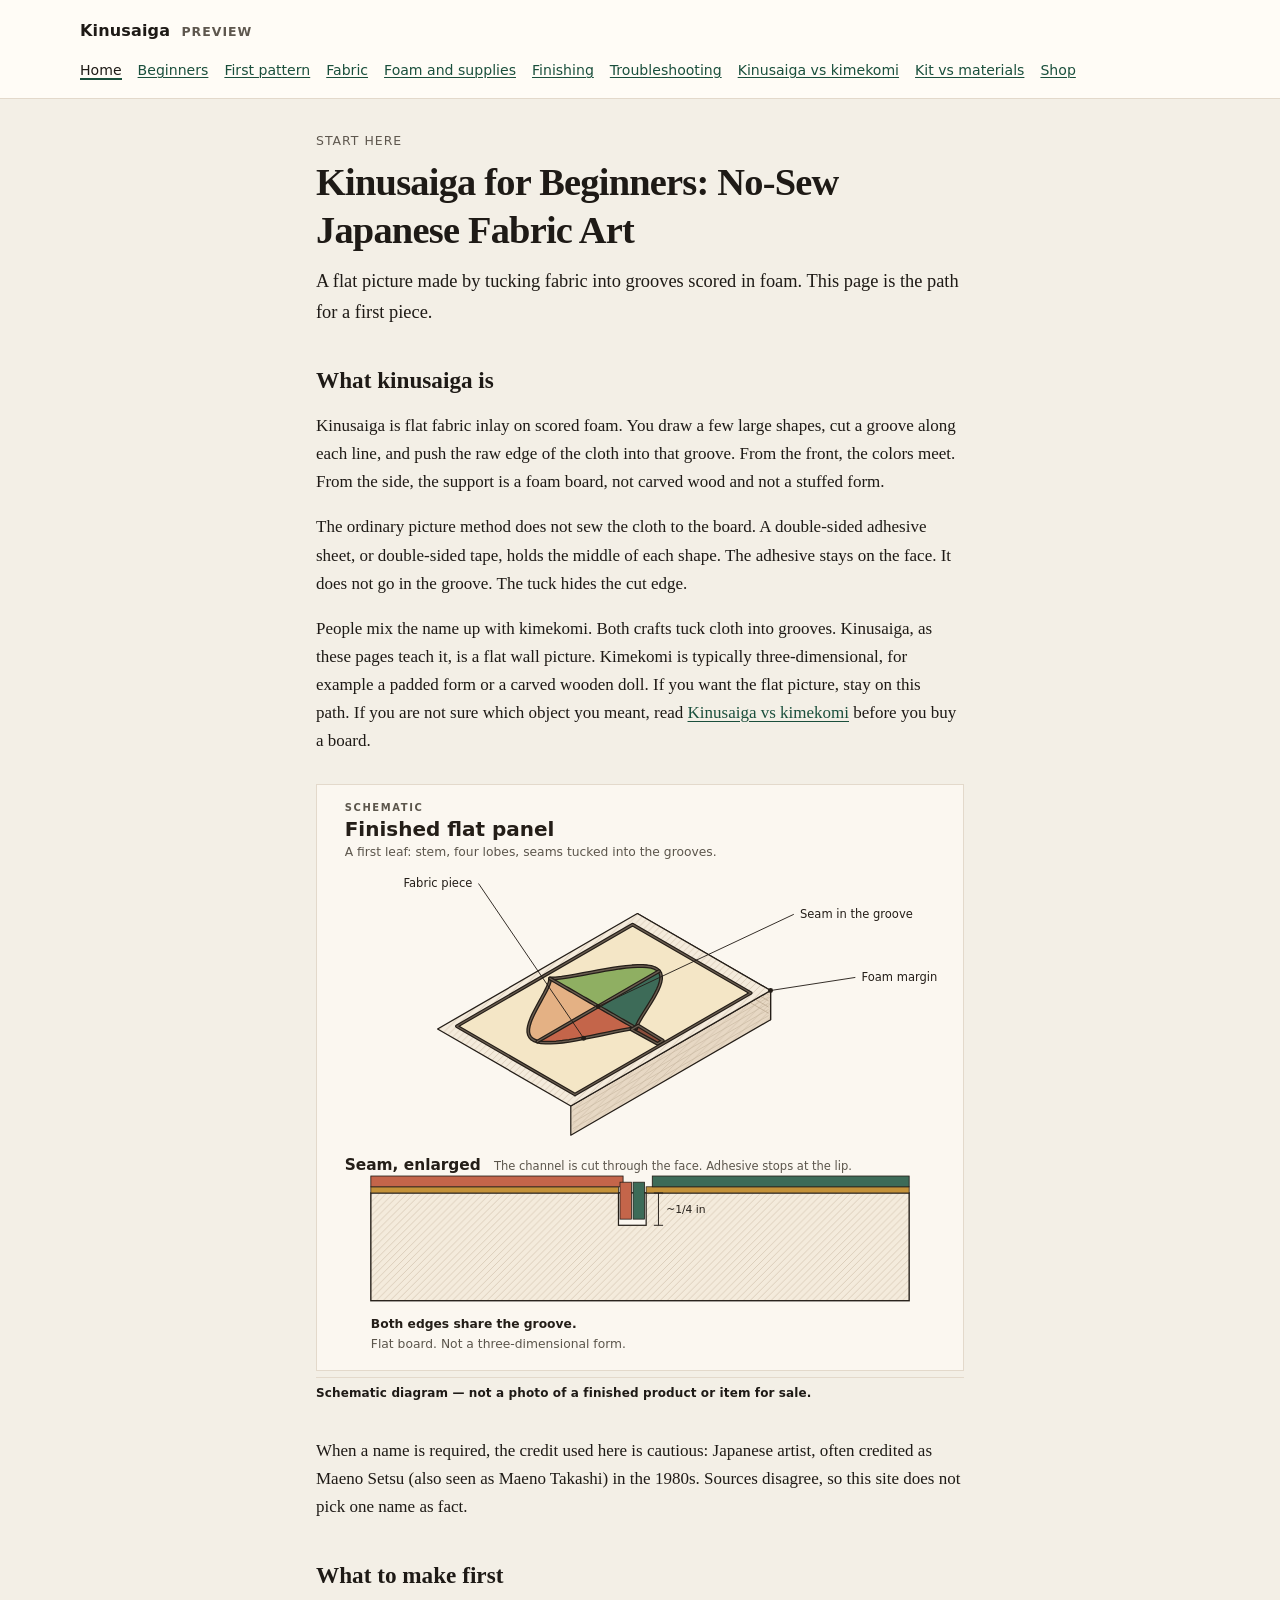
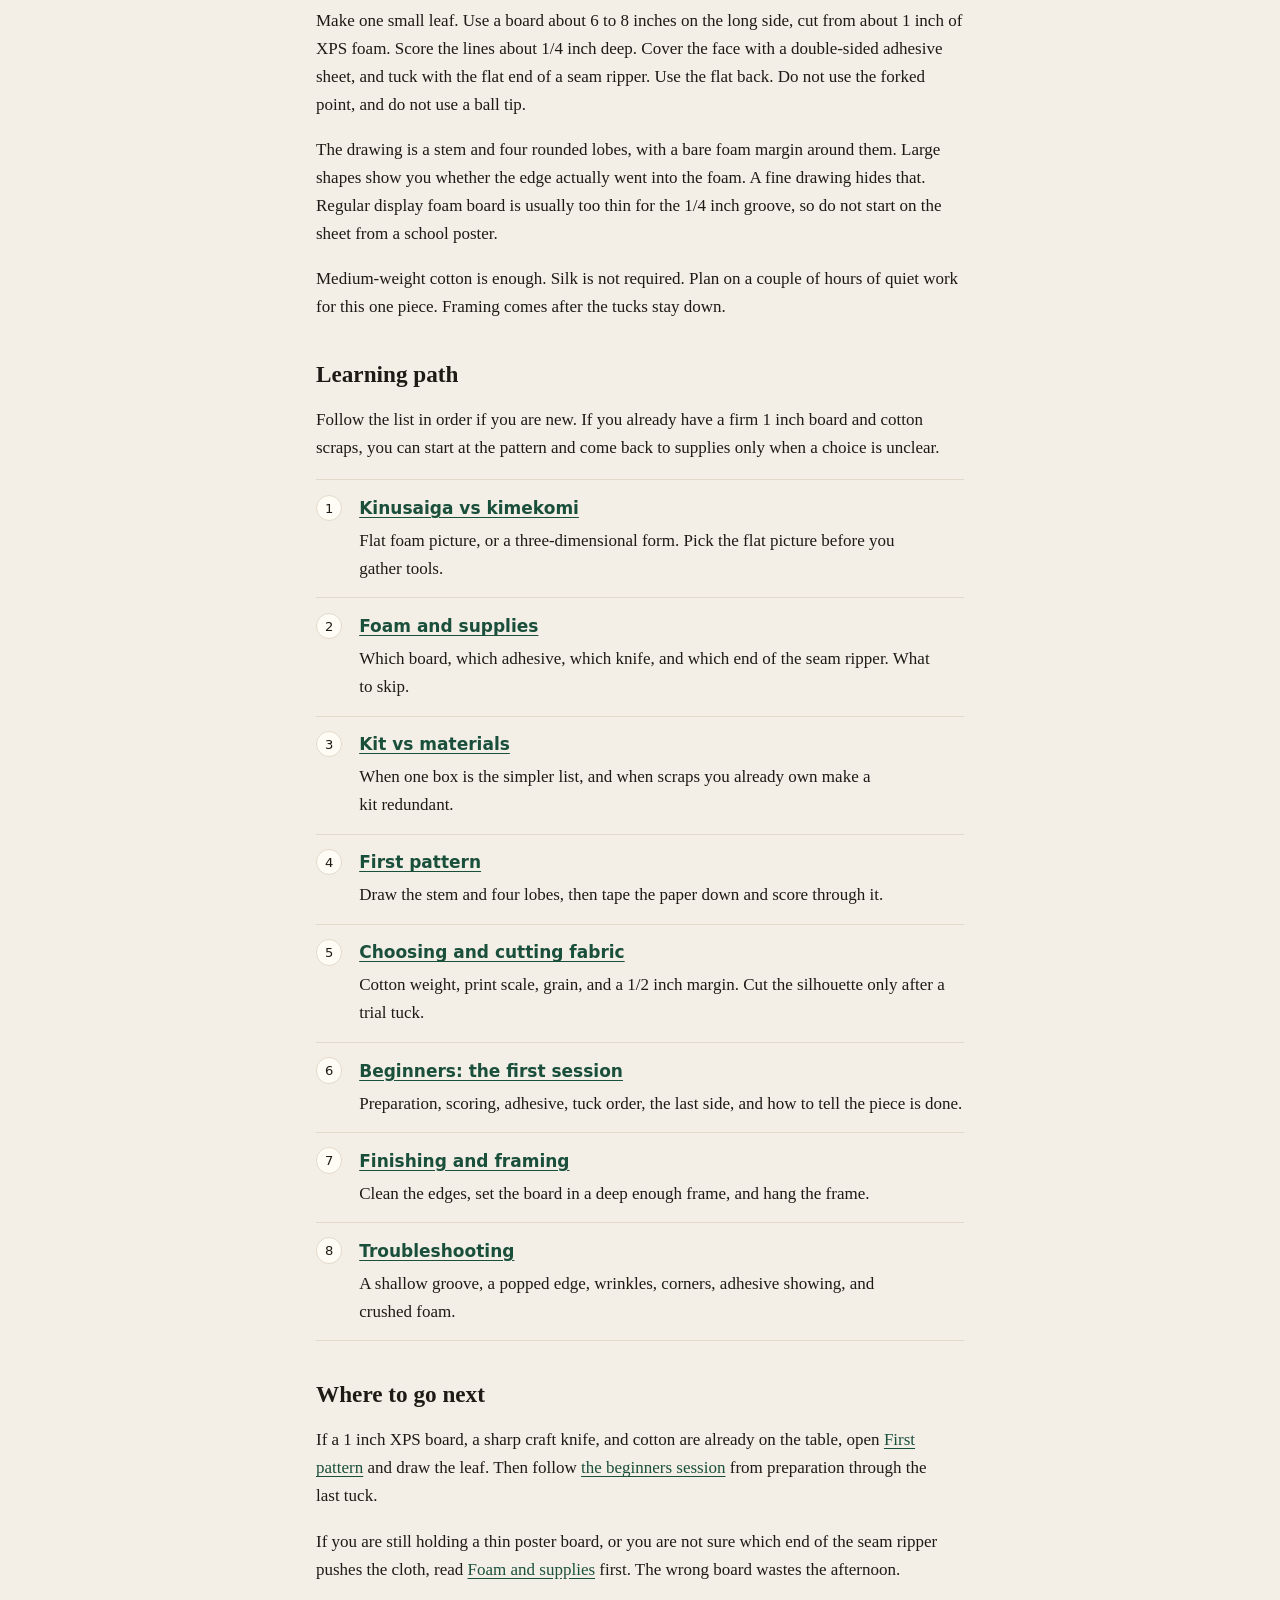
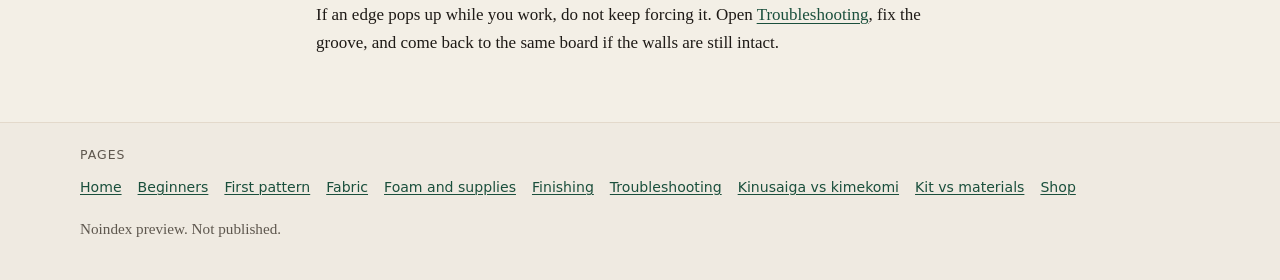
==== commit 11bb39c9: "Expand the kinusaiga preview into a follow-along first piece Add pattern, fabric, finishing, and tro" ====
--- a/index.html
+++ b/index.html
@@ -6,13 +6,12 @@
   <meta name="robots" content="noindex, nofollow">
   <meta name="googlebot" content="noindex, nofollow">
   <title>Kinusaiga for Beginners: No-Sew Japanese Fabric Art</title>
-  <meta name="description" content="Learn kinusaiga, the no-sew Japanese fabric art. Start with a first project, the right foam, and a clear kit-or-materials path.">
-  <!-- canonical: pending. No production host is approved. This page intentionally sets no rel=canonical. -->
+  <meta name="description" content="Start kinusaiga with a flat foam picture: what the craft is, which leaf to make first, and the path through the guides.">
+  <!-- No rel=canonical. No production host is approved. -->
   <link rel="stylesheet" href="/css/site.css">
 </head>
 <body>
   <a class="skip" href="#content">Skip to content</a>
-  <p class="preview-banner">Noindex preview skeleton. Not a store. Supply is not confirmed. Canonical host: pending.</p>
   <header class="site-header">
     <div class="wrap header-inner">
       <a class="brand" href="/">Kinusaiga <span>Preview</span></a>
@@ -20,7 +19,11 @@
         <ul class="nav-list">
           <li><a href="/" aria-current="page">Home</a></li>
           <li><a href="/guides/kinusaiga-for-beginners">Beginners</a></li>
+          <li><a href="/guides/kinusaiga-first-pattern">First pattern</a></li>
+          <li><a href="/guides/kinusaiga-choosing-and-cutting-fabric">Fabric</a></li>
           <li><a href="/guides/kinusaiga-foam-and-supplies">Foam and supplies</a></li>
+          <li><a href="/guides/kinusaiga-finishing-and-framing">Finishing</a></li>
+          <li><a href="/guides/kinusaiga-troubleshooting">Troubleshooting</a></li>
           <li><a href="/guides/kinusaiga-vs-kimekomi">Kinusaiga vs kimekomi</a></li>
           <li><a href="/guides/kinusaiga-kit-vs-materials">Kit vs materials</a></li>
           <li><a href="/shop">Shop</a></li>
@@ -30,55 +33,86 @@
   </header>
   <main id="content">
     <article>
-      <p class="eyebrow">English draft for review</p>
+      <p class="eyebrow">Start here</p>
       <h1>Kinusaiga for Beginners: No&#8209;Sew Japanese Fabric Art</h1>
-      <p class="dek">A flat foam picture made by tucking fabric into shallow grooves. No store sits behind this preview.</p>
+      <p class="dek">A flat picture made by tucking fabric into grooves scored in foam. This page is the path for a first piece.</p>
 
-      <p>Kinusaiga is a no-sew Japanese fabric art. You score shallow grooves in a foam board and tuck fabric edges into those lines until the colors meet as a picture. The usual result is a flat piece to frame and hang.</p>
+      <h2 id="what-it-is">What kinusaiga is</h2>
+      <p>Kinusaiga is flat fabric inlay on scored foam. You draw a few large shapes, cut a groove along each line, and push the raw edge of the cloth into that groove. From the front, the colors meet. From the side, the support is a foam board, not carved wood and not a stuffed form.</p>
+      <p>The ordinary picture method does not sew the cloth to the board. A double-sided adhesive sheet, or double-sided tape, holds the middle of each shape. The adhesive stays on the face. It does not go in the groove. The tuck hides the cut edge.</p>
+      <p>People mix the name up with kimekomi. Both crafts tuck cloth into grooves. Kinusaiga, as these pages teach it, is a flat wall picture. Kimekomi is typically three-dimensional, for example a padded form or a carved wooden doll. If you want the flat picture, stay on this path. If you are not sure which object you meant, read <a href="/guides/kinusaiga-vs-kimekomi">Kinusaiga vs kimekomi</a> before you buy a board.</p>
 
       <figure class="diagram">
-        <img src="/images/diagrams/finished-flat-kinusaiga.svg" width="840" height="760" alt="Schematic diagram of a finished flat kinusaiga: large simple fabric shapes on a foam board, with a side section showing cloth tucked into grooves. Not a photograph and not an item for sale.">
+        <img src="/images/diagrams/finished-flat-kinusaiga.svg" width="840" height="760" alt="Schematic diagram of a finished flat kinusaiga: a simple leaf of fabric shapes on a foam board, with a side section showing cloth tucked into grooves.">
         <figcaption>Schematic diagram &mdash; not a photo of a finished product or item for sale.</figcaption>
       </figure>
 
-      <p>The word is easy to mix up with kimekomi. Both crafts tuck cloth into grooves. Kinusaiga is usually flat foam wall art. Kimekomi is often a carved wooden form. If you want a wall picture, stay here, and read <a href="/guides/kinusaiga-vs-kimekomi">Kinusaiga vs kimekomi</a> only to keep the names apart.</p>
+      <p>When a name is required, the credit used here is cautious: Japanese artist, often credited as Maeno Setsu (also seen as Maeno Takashi) in the 1980s. Sources disagree, so this site does not pick one name as fact.</p>
 
-      <figure class="diagram">
-        <img src="/images/diagrams/kinusaiga-vs-kimekomi.svg" width="840" height="900" alt="Schematic diagram comparing flat kinusaiga on a foam board with kimekomi on a three-dimensional form. Not a photograph and not an item for sale.">
-        <figcaption>Schematic diagram &mdash; not a photo of a finished product or item for sale.</figcaption>
-      </figure>
-      <p>This preview is for someone who just found the word and wants a first piece. It is not a history essay and not a pattern download. When a name is required, the only credit used here is: Japanese artist, often credited as Maeno Setsu (also seen as Maeno Takashi) in the 1980s. Sources disagree, and this site does not pick one name as fact. There are no original photos and no licensed patterns. This preview does not offer a free pattern library.</p>
+      <h2 id="first-piece">What to make first</h2>
+      <p>Make one small leaf. Use a board about 6 to 8 inches on the long side, cut from about 1 inch of XPS foam. Score the lines about 1/4 inch deep. Cover the face with a double-sided adhesive sheet, and tuck with the flat end of a seam ripper. Use the flat back. Do not use the forked point, and do not use a ball tip.</p>
+      <p>The drawing is a stem and four rounded lobes, with a bare foam margin around them. Large shapes show you whether the edge actually went into the foam. A fine drawing hides that. Regular display foam board is usually too thin for the 1/4 inch groove, so do not start on the sheet from a school poster.</p>
+      <p>Medium-weight cotton is enough. Silk is not required. Plan on a couple of hours of quiet work for this one piece. Framing comes after the tucks stay down.</p>
 
-      <h2>Where a first piece starts</h2>
-      <p>Use a board about 6 to 8 inches, large shapes, and few sharp corners. A fine drawing hides whether the trouble is the design or the tuck. The <a href="/guides/kinusaiga-for-beginners">beginners guide</a> walks that first session and the mistakes that waste a board: a shallow groove, no adhesive, fabric trimmed before it is tucked, and a hand that crushes the foam.</p>
+      <h2 id="path">Learning path</h2>
+      <p>Follow the list in order if you are new. If you already have a firm 1 inch board and cotton scraps, you can start at the pattern and come back to supplies only when a choice is unclear.</p>
+      <ol class="path">
+        <li>
+          <a href="/guides/kinusaiga-vs-kimekomi">Kinusaiga vs kimekomi</a>
+          <p>Flat foam picture, or a three-dimensional form. Pick the flat picture before you gather tools.</p>
+        </li>
+        <li>
+          <a href="/guides/kinusaiga-foam-and-supplies">Foam and supplies</a>
+          <p>Which board, which adhesive, which knife, and which end of the seam ripper. What to skip.</p>
+        </li>
+        <li>
+          <a href="/guides/kinusaiga-kit-vs-materials">Kit vs materials</a>
+          <p>When one box is the simpler list, and when scraps you already own make a kit redundant.</p>
+        </li>
+        <li>
+          <a href="/guides/kinusaiga-first-pattern">First pattern</a>
+          <p>Draw the stem and four lobes, then tape the paper down and score through it.</p>
+        </li>
+        <li>
+          <a href="/guides/kinusaiga-choosing-and-cutting-fabric">Choosing and cutting fabric</a>
+          <p>Cotton weight, print scale, grain, and a 1/2 inch margin. Cut the silhouette only after a trial tuck.</p>
+        </li>
+        <li>
+          <a href="/guides/kinusaiga-for-beginners">Beginners: the first session</a>
+          <p>Preparation, scoring, adhesive, tuck order, the last side, and how to tell the piece is done.</p>
+        </li>
+        <li>
+          <a href="/guides/kinusaiga-finishing-and-framing">Finishing and framing</a>
+          <p>Clean the edges, set the board in a deep enough frame, and hang the frame.</p>
+        </li>
+        <li>
+          <a href="/guides/kinusaiga-troubleshooting">Troubleshooting</a>
+          <p>A shallow groove, a popped edge, wrinkles, corners, adhesive showing, and crushed foam.</p>
+        </li>
+      </ol>
 
-      <h2>What you need on the table</h2>
-      <p>Plan on about 1-inch XPS foam, a double-sided adhesive sheet, and a score about 1/4 inch deep. Regular display foam board is usually too thin to hold a tuck. Add a sharp craft knife, a blunt tucking tool such as the flat back of a seam ripper, and medium-weight cotton. Silk is not required. The <a href="/guides/kinusaiga-foam-and-supplies">foam and supplies guide</a> compares those choices. The figure here is a schematic, not a photo. Hands-on photos are not in this preview yet.</p>
-
-      <figure class="diagram">
-        <img src="/images/diagrams/tools-and-materials.svg" width="840" height="980" alt="Schematic diagram of generic kinusaiga materials: about 1-inch XPS foam, a double-sided adhesive sheet, a craft knife, and a blunt tucking tool. Not product photos and not items for sale.">
-        <figcaption>Schematic diagram &mdash; not a photo of a finished product or item for sale.</figcaption>
-      </figure>
-
-      <h2>Kit or loose materials</h2>
-      <p>A complete kit holds a board, a way to keep fabric in place, cloth for the design, and ideally a frame and a tucking tool, when the box matches that list. Loose foam and adhesive fit better if quilting cotton and a frame are already at home. No price is listed. The <a href="/guides/kinusaiga-kit-vs-materials">kit vs materials</a> page writes the decision out, without ranking this preview against any other seller.</p>
-
-      <h2>A shop placeholder, not a checkout</h2>
-      <p>The <a href="/shop">shop placeholder</a> lists three categories only: Starter kit, Foam and adhesive, and Tools. Each is one sentence, with links back to the beginners guide and the kit decision. Under every category: Coming once supply is confirmed. There is no cart, no checkout, no stock count, and no individual item page.</p>
+      <h2 id="next">Where to go next</h2>
+      <p>If a 1 inch XPS board, a sharp craft knife, and cotton are already on the table, open <a href="/guides/kinusaiga-first-pattern">First pattern</a> and draw the leaf. Then follow <a href="/guides/kinusaiga-for-beginners">the beginners session</a> from preparation through the last tuck.</p>
+      <p>If you are still holding a thin poster board, or you are not sure which end of the seam ripper pushes the cloth, read <a href="/guides/kinusaiga-foam-and-supplies">Foam and supplies</a> first. The wrong board wastes the afternoon.</p>
+      <p>If an edge pops up while you work, do not keep forcing it. Open <a href="/guides/kinusaiga-troubleshooting">Troubleshooting</a>, fix the groove, and come back to the same board if the walls are still intact.</p>
     </article>
   </main>
   <footer class="site-footer">
     <div class="wrap">
-      <p class="footer-label">Preview routes</p>
+      <p class="footer-label">Pages</p>
       <ul class="footer-nav">
         <li><a href="/" aria-current="page">Home</a></li>
         <li><a href="/guides/kinusaiga-for-beginners">Beginners</a></li>
+        <li><a href="/guides/kinusaiga-first-pattern">First pattern</a></li>
+        <li><a href="/guides/kinusaiga-choosing-and-cutting-fabric">Fabric</a></li>
         <li><a href="/guides/kinusaiga-foam-and-supplies">Foam and supplies</a></li>
+        <li><a href="/guides/kinusaiga-finishing-and-framing">Finishing</a></li>
+        <li><a href="/guides/kinusaiga-troubleshooting">Troubleshooting</a></li>
         <li><a href="/guides/kinusaiga-vs-kimekomi">Kinusaiga vs kimekomi</a></li>
         <li><a href="/guides/kinusaiga-kit-vs-materials">Kit vs materials</a></li>
-        <li><a href="/shop">Shop placeholder</a></li>
+        <li><a href="/shop">Shop</a></li>
       </ul>
-      <p>Noindex preview skeleton for review. Not a live store. Payments are not connected. No prices are listed. Canonical host: pending. No original photos or licensed patterns are included, and this preview does not offer a pattern library. English draft only; a target market is not confirmed.</p>
+      <p>Noindex preview. Not published.</p>
     </div>
   </footer>
 </body>
--- a/css/site.css
+++ b/css/site.css
@@ -124,7 +124,7 @@
 .nav-list a,
 .footer-nav a {
   font-family: var(--sans);
-  font-size: 0.92rem;
+  font-size: 0.88rem;
   text-decoration-thickness: 1px;
 }
 
@@ -163,6 +163,7 @@
   line-height: 1.25;
   text-wrap: pretty;
   font-weight: 650;
+  scroll-margin-top: 1rem;
 }
 
 h1 {
@@ -172,12 +173,12 @@
 }
 
 h2 {
-  margin: 2.2rem 0 0.7rem;
+  margin: 2.45rem 0 0.75rem;
   font-size: 1.45rem;
 }
 
 h3 {
-  margin: 1.4rem 0 0.4rem;
+  margin: 1.55rem 0 0.45rem;
   font-size: 1.12rem;
 }
 
@@ -333,7 +334,52 @@
 .checklist li,
 .supply-note li,
 .keep-reading li {
-  margin: 0.55rem 0;
+  margin: 0.7rem 0;
+}
+
+.path {
+  margin: 0.4rem 0 1.4rem;
+  padding: 0;
+  list-style: none;
+  counter-reset: path;
+}
+
+.path > li {
+  position: relative;
+  margin: 0;
+  padding: 0.85rem 0 0.9rem 2.7rem;
+  border-top: 1px solid var(--line);
+  counter-increment: path;
+}
+
+.path > li:last-child {
+  border-bottom: 1px solid var(--line);
+}
+
+.path > li::before {
+  content: counter(path);
+  position: absolute;
+  left: 0;
+  top: 0.9rem;
+  width: 1.65rem;
+  height: 1.65rem;
+  border: 1px solid var(--line);
+  border-radius: 50%;
+  background: var(--paper);
+  color: var(--ink);
+  font-family: var(--sans);
+  font-size: 0.82rem;
+  line-height: 1.65rem;
+  text-align: center;
+}
+
+.path a {
+  font-family: var(--sans);
+  font-weight: 650;
+}
+
+.path li p {
+  margin: 0.25rem 0 0;
 }
 
 .supply-note,
@@ -404,6 +450,13 @@
   font-size: 0.95rem;
 }
 
+@media (max-width: 52rem) {
+  .nav-list,
+  .footer-nav {
+    gap: 0.35rem 0.85rem;
+  }
+}
+
 @media (max-width: 40rem) {
   main,
   .wrap {
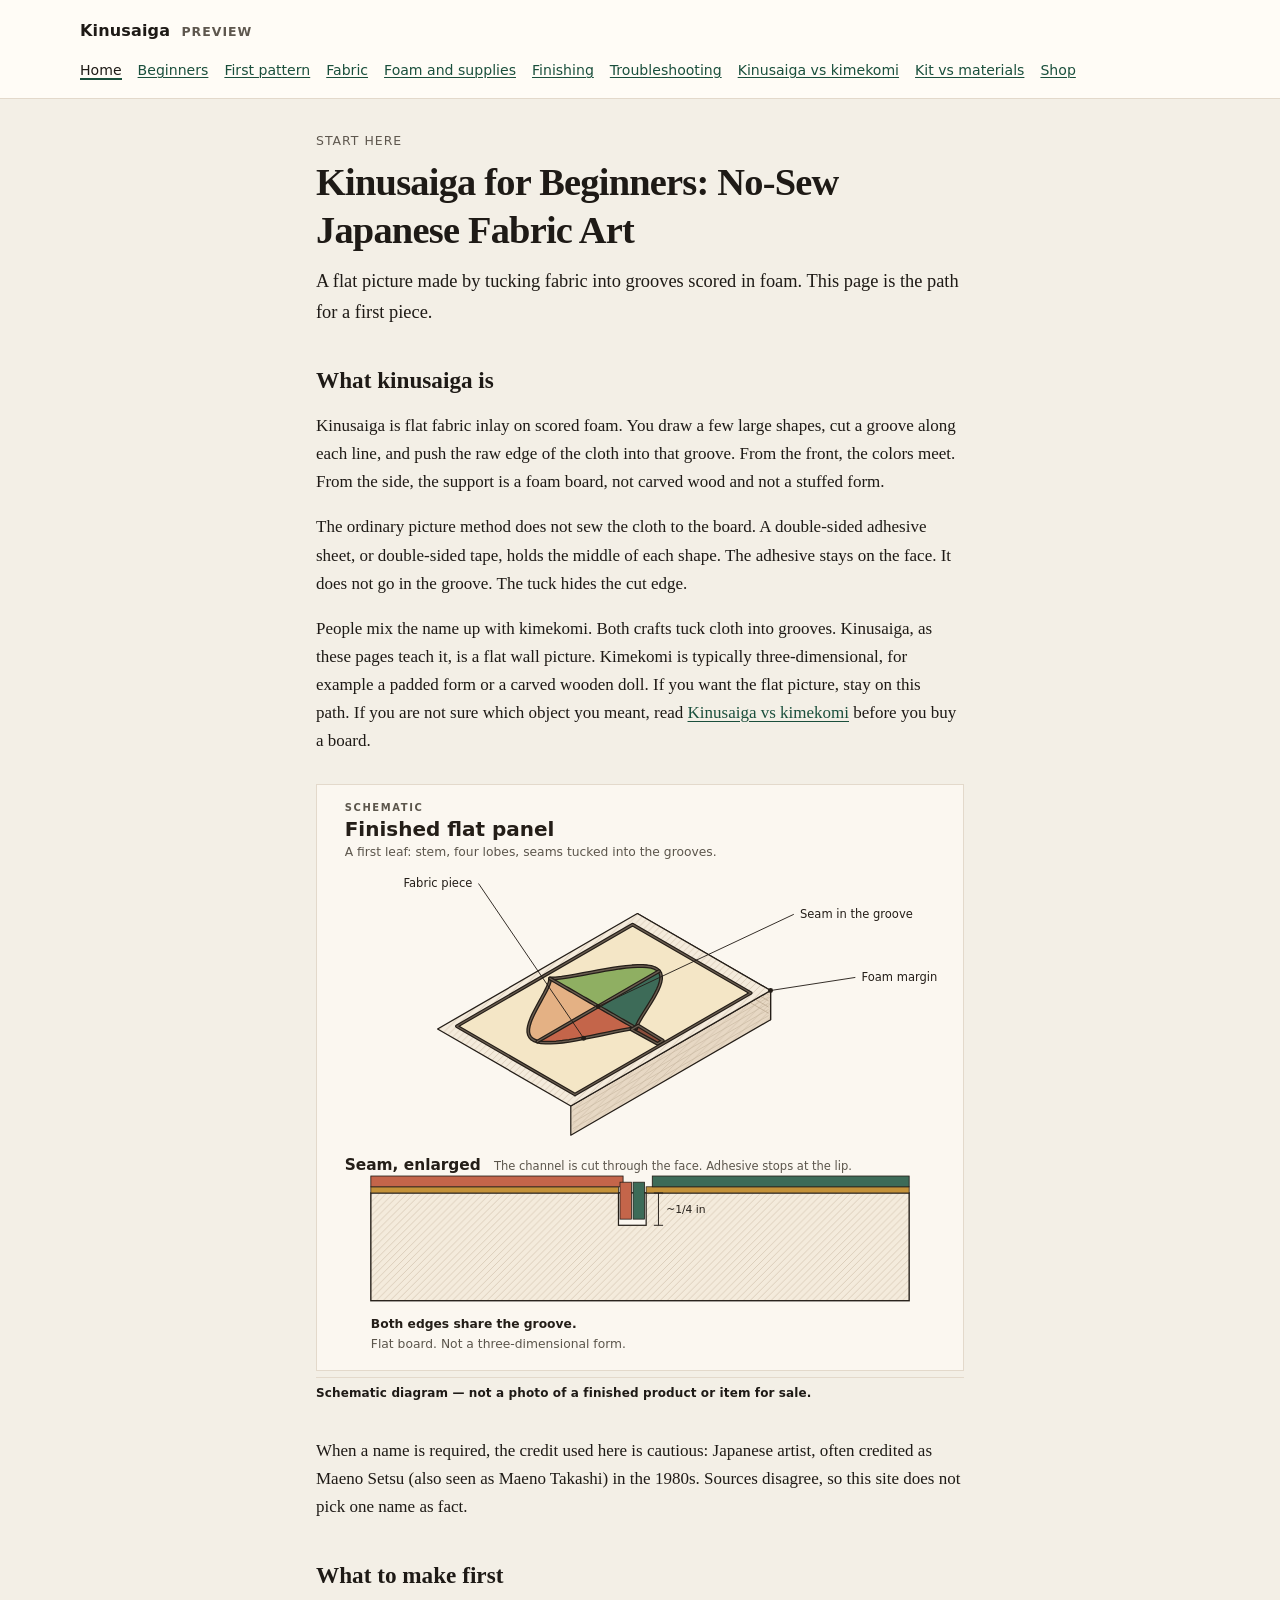
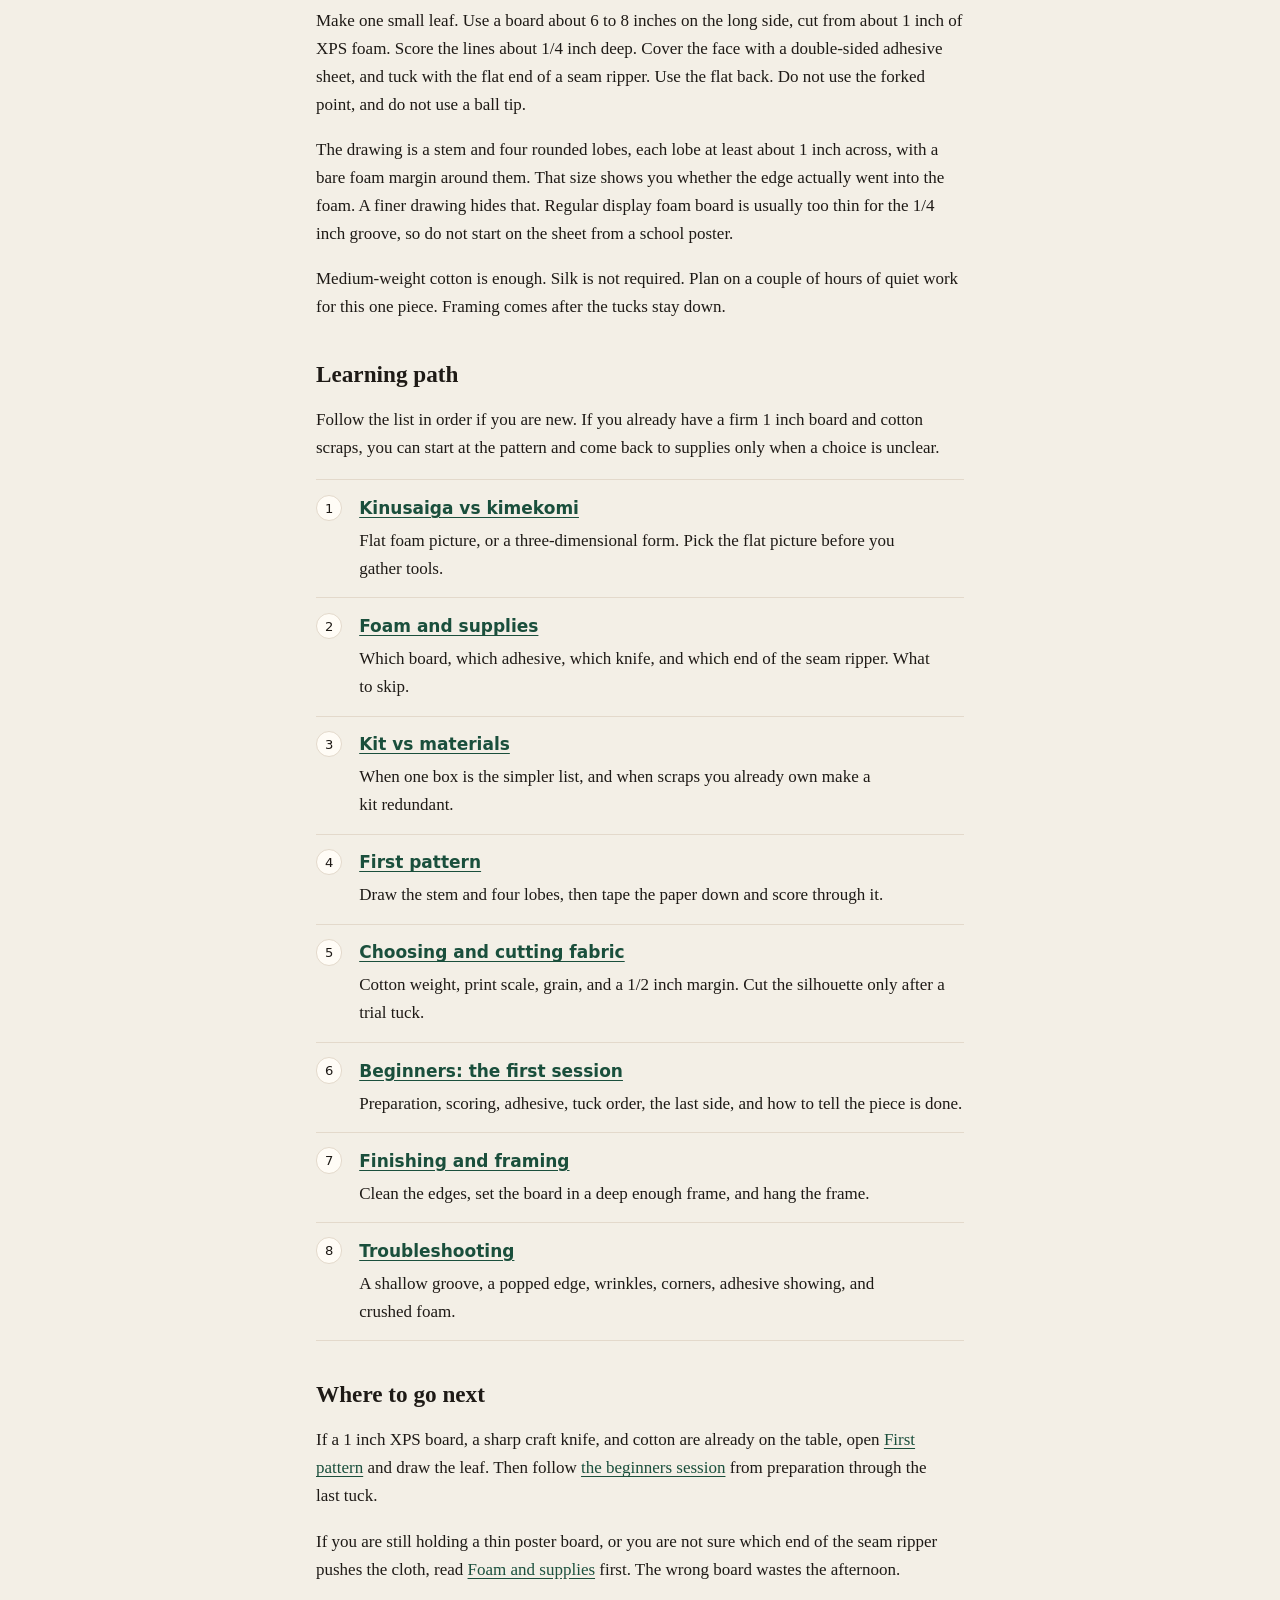
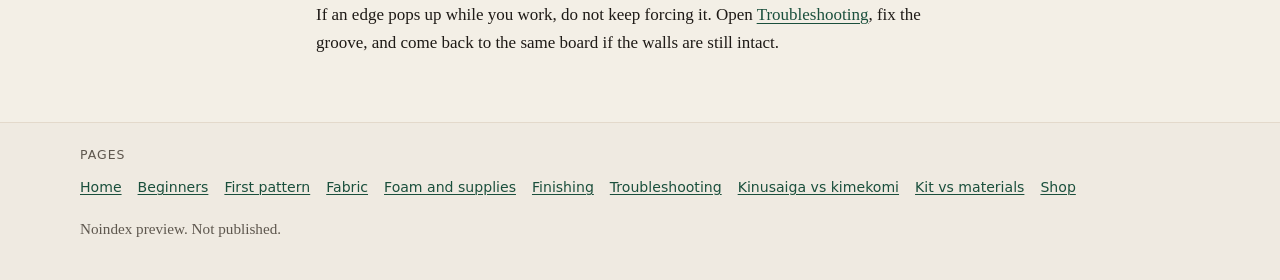
==== commit 79464979: "Align the first leaf, and restore the landing pages Redraw the framing front view as a four-lobe lea" ====
--- a/index.html
+++ b/index.html
@@ -51,7 +51,7 @@
 
       <h2 id="first-piece">What to make first</h2>
       <p>Make one small leaf. Use a board about 6 to 8 inches on the long side, cut from about 1 inch of XPS foam. Score the lines about 1/4 inch deep. Cover the face with a double-sided adhesive sheet, and tuck with the flat end of a seam ripper. Use the flat back. Do not use the forked point, and do not use a ball tip.</p>
-      <p>The drawing is a stem and four rounded lobes, with a bare foam margin around them. Large shapes show you whether the edge actually went into the foam. A fine drawing hides that. Regular display foam board is usually too thin for the 1/4 inch groove, so do not start on the sheet from a school poster.</p>
+      <p>The drawing is a stem and four rounded lobes, each lobe at least about 1 inch across, with a bare foam margin around them. That size shows you whether the edge actually went into the foam. A finer drawing hides that. Regular display foam board is usually too thin for the 1/4 inch groove, so do not start on the sheet from a school poster.</p>
       <p>Medium-weight cotton is enough. Silk is not required. Plan on a couple of hours of quiet work for this one piece. Framing comes after the tucks stay down.</p>
 
       <h2 id="path">Learning path</h2>
